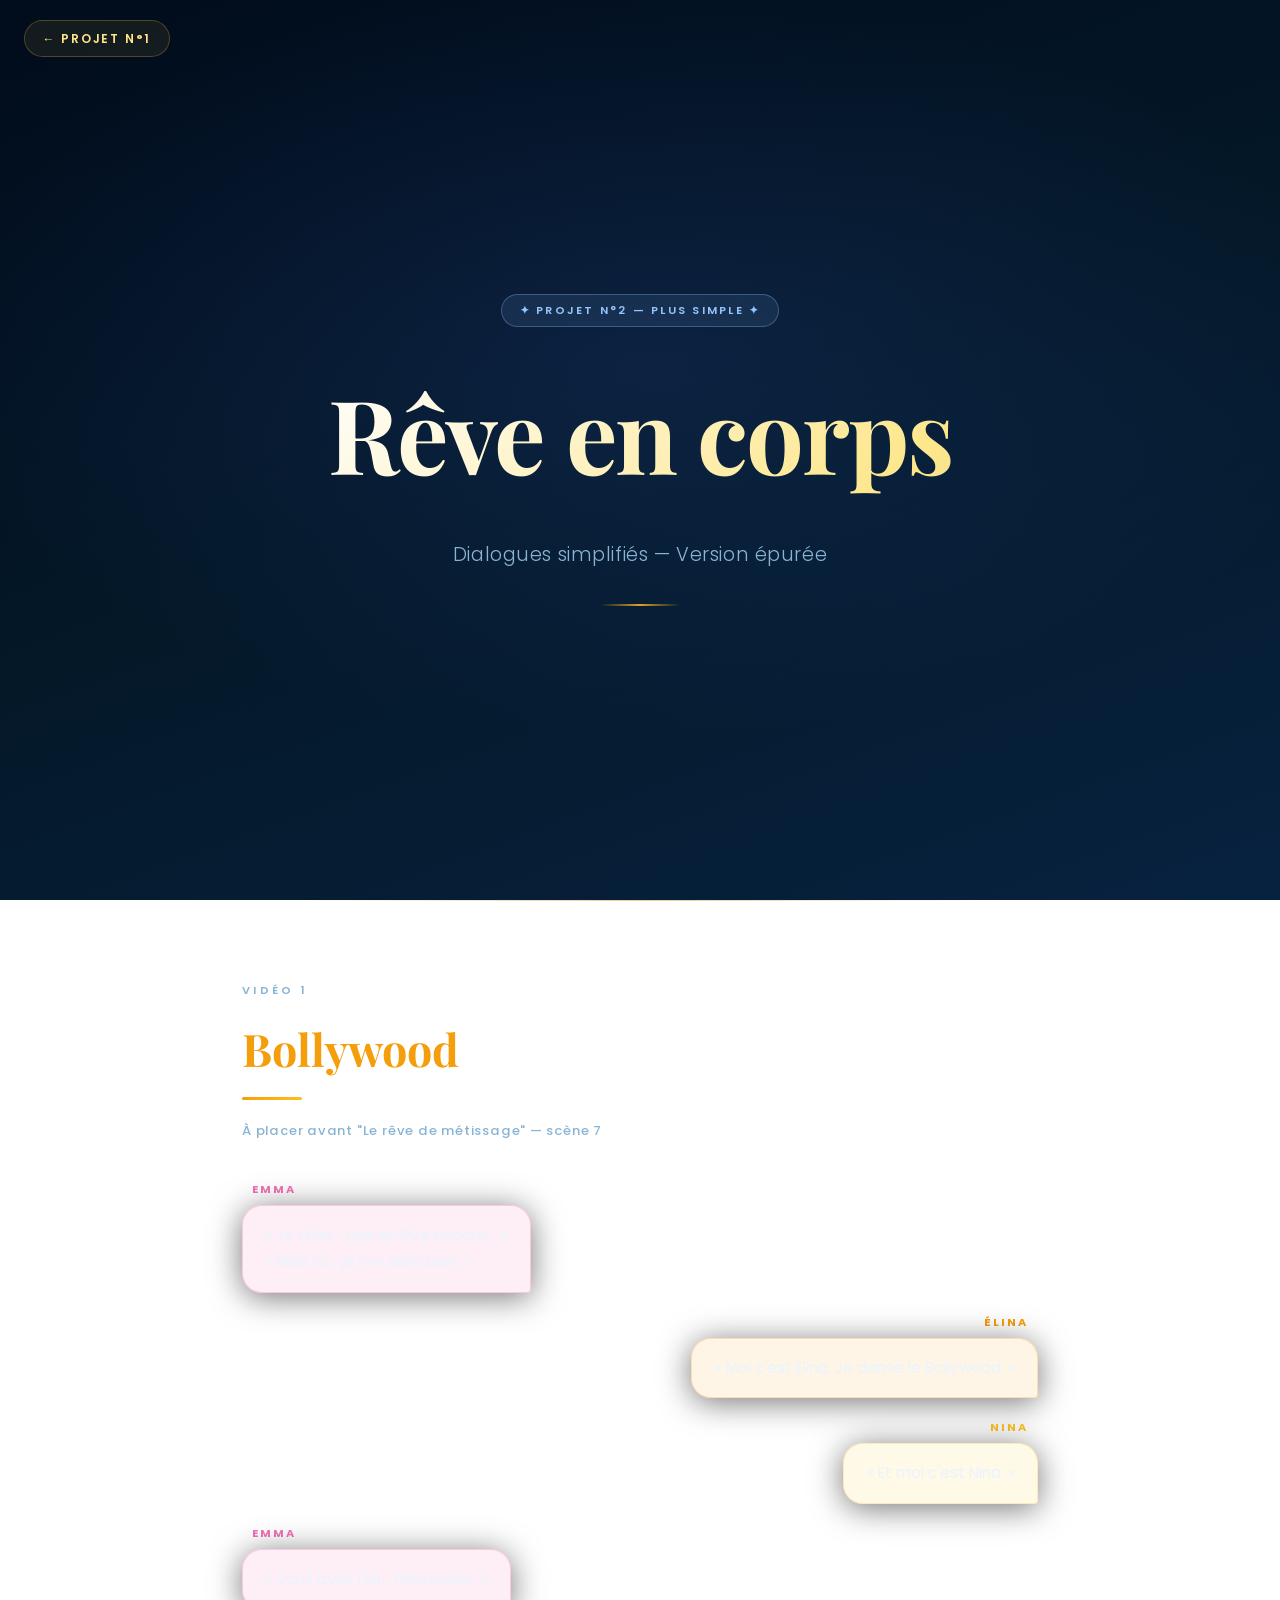
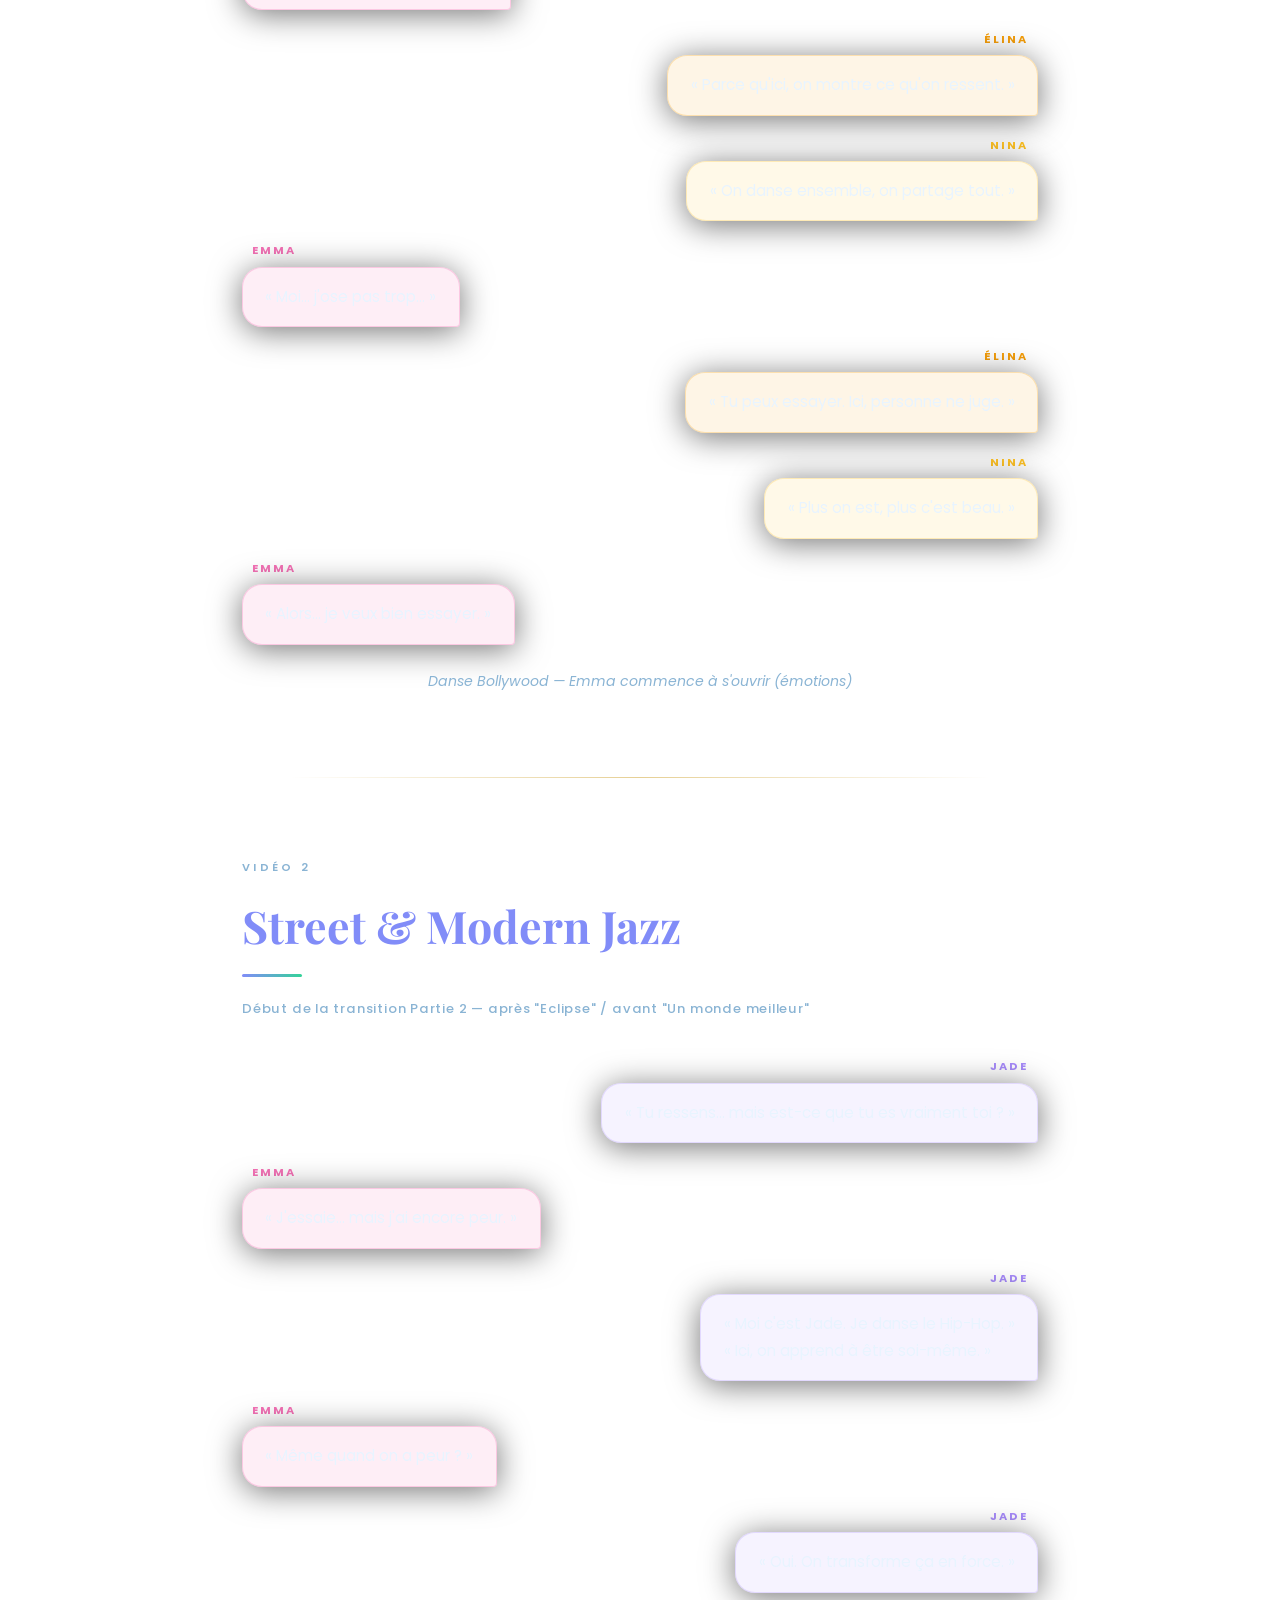
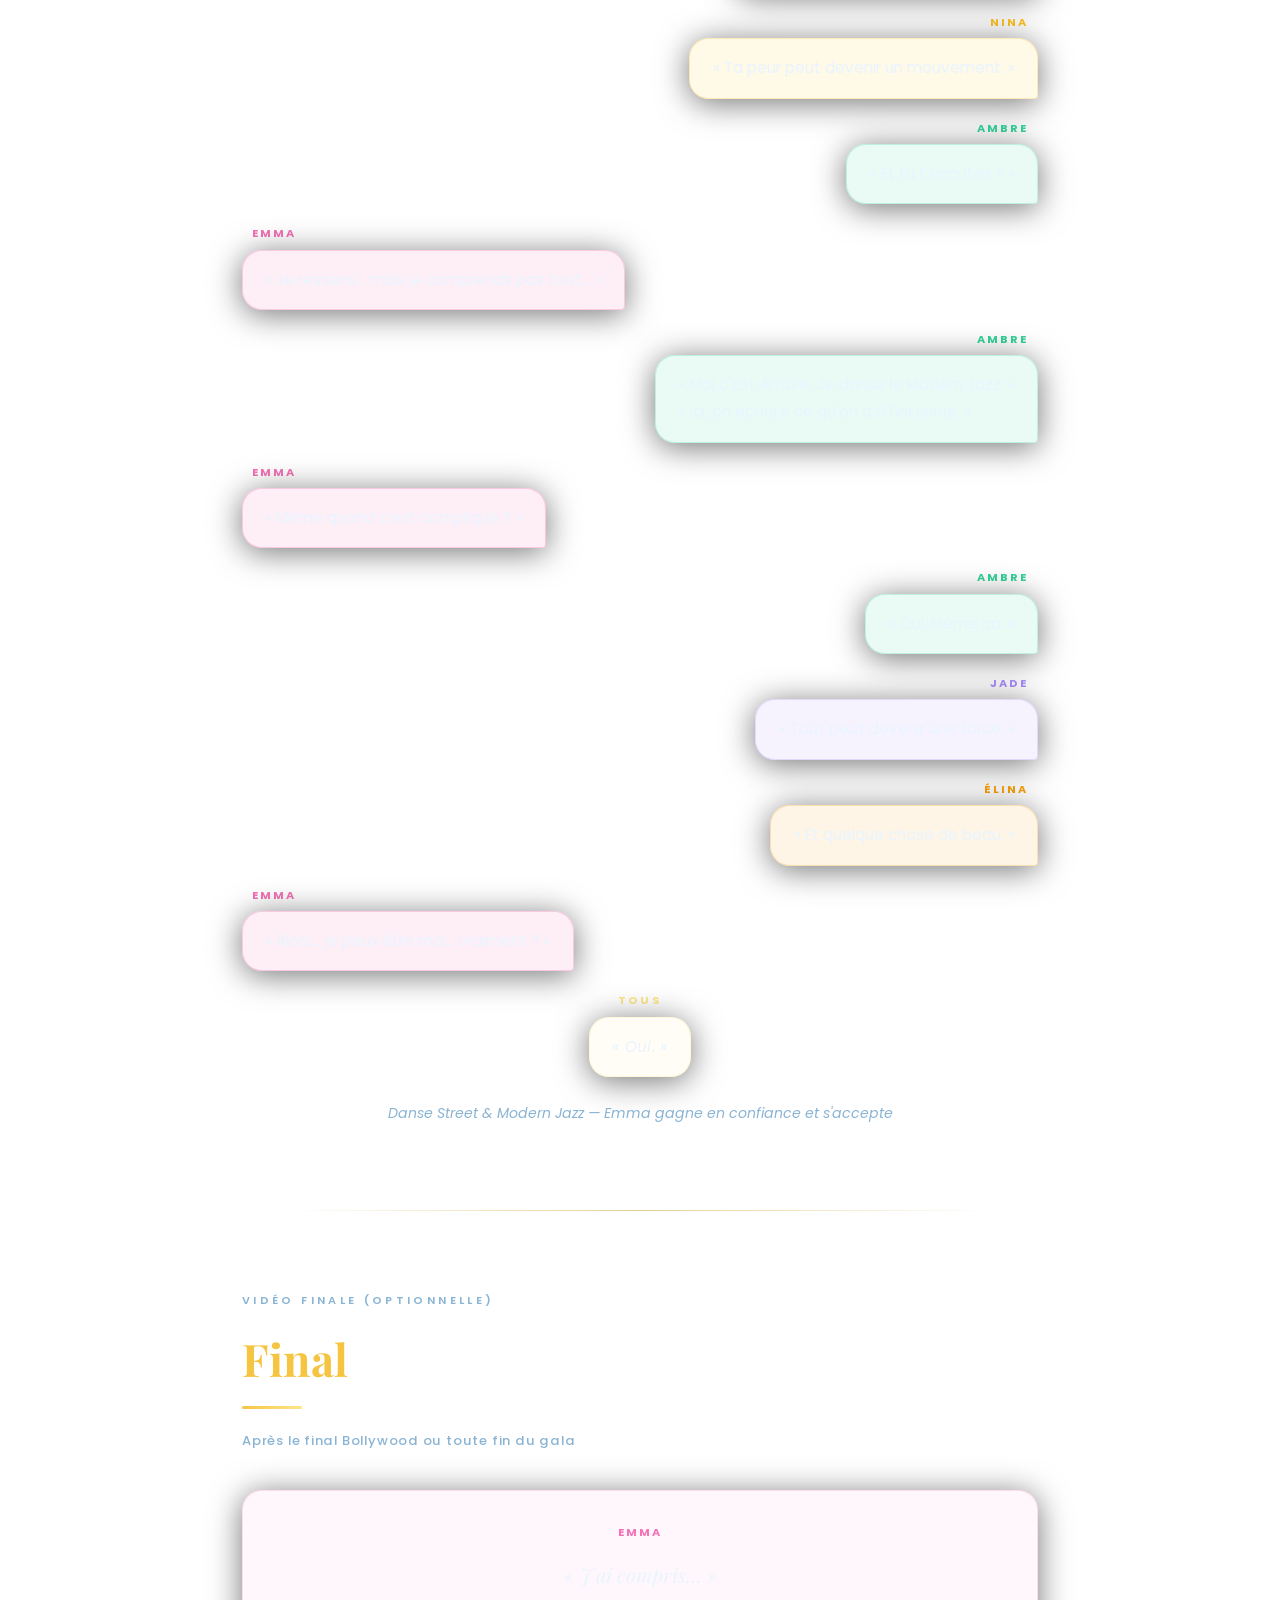
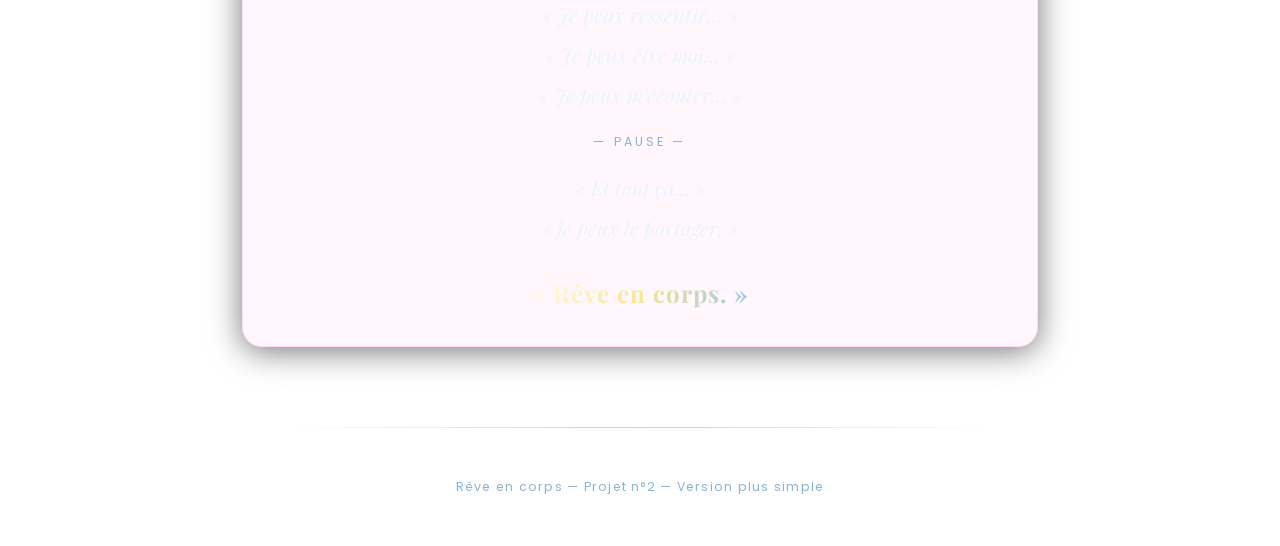
==== dialogues2.html @ c447036f "Ajout page Projet n°2 (dialogues simplifiés, Street+Jazz fusionnés) + lien nav" ====
<!DOCTYPE html>
<html lang="fr">
<head>
  <meta charset="UTF-8" />
  <meta name="viewport" content="width=device-width, initial-scale=1.0" />
  <title>Rêve en corps — Projet n°2 (plus simple)</title>
  <link rel="stylesheet" href="style.css" />
  <style>
    /* Nav link back */
    .back-nav {
      position: fixed;
      top: 1.25rem;
      left: 1.5rem;
      z-index: 100;
    }
    .back-nav a {
      display: inline-flex;
      align-items: center;
      gap: 0.5rem;
      font-family: 'Poppins', sans-serif;
      font-size: 0.75rem;
      font-weight: 600;
      letter-spacing: 0.15em;
      text-transform: uppercase;
      color: var(--color-soft-gold);
      background: rgba(245, 197, 66, 0.08);
      border: 1px solid rgba(245, 197, 66, 0.25);
      padding: 0.45rem 1.1rem;
      border-radius: 100px;
      text-decoration: none;
      transition: background 0.3s ease, box-shadow 0.3s ease;
    }
    .back-nav a:hover {
      background: rgba(245, 197, 66, 0.18);
      box-shadow: 0 0 16px rgba(245, 197, 66, 0.25);
    }

    /* Stage note — direction scénique */
    .stage-note {
      font-size: 0.8rem;
      font-style: italic;
      color: var(--color-text-muted);
      text-align: center;
      padding: 0.5rem 1rem;
      border-top: 1px solid rgba(255,255,255,0.06);
      margin-top: 0.5rem;
    }

    /* Final solo Emma */
    .final-monologue {
      background: rgba(244, 114, 182, 0.06);
      border: 1px solid rgba(244, 114, 182, 0.2);
      border-radius: var(--radius-card);
      padding: 2rem 2.5rem;
      text-align: center;
      box-shadow: var(--shadow-soft);
      animation: fadeInUp 0.9s ease both;
    }

    .final-monologue .final-speaker {
      font-size: 0.7rem;
      font-weight: 700;
      letter-spacing: 0.2em;
      text-transform: uppercase;
      color: var(--color-emma);
      margin-bottom: 0.75rem;
    }

    .final-monologue p {
      font-family: 'Playfair Display', serif;
      font-size: clamp(1rem, 2.5vw, 1.25rem);
      font-style: italic;
      line-height: 2;
      color: var(--color-text);
    }

    .final-monologue .final-tagline {
      display: inline-block;
      margin-top: 1.5rem;
      font-family: 'Playfair Display', serif;
      font-size: clamp(1.1rem, 3vw, 1.5rem);
      font-weight: 700;
      font-style: normal;
      background: linear-gradient(135deg, #ffffff, #fde68a, #93c5fd);
      -webkit-background-clip: text;
      -webkit-text-fill-color: transparent;
      background-clip: text;
      letter-spacing: 0.04em;
    }

    .final-pause {
      display: block;
      font-size: 0.78rem;
      letter-spacing: 0.25em;
      text-transform: uppercase;
      color: var(--color-text-muted);
      margin: 1rem 0;
    }

    /* Version badge */
    .version-badge {
      display: inline-block;
      font-family: 'Poppins', sans-serif;
      font-size: 0.7rem;
      font-weight: 600;
      letter-spacing: 0.2em;
      text-transform: uppercase;
      color: #93c5fd;
      background: rgba(147, 197, 253, 0.1);
      border: 1px solid rgba(147, 197, 253, 0.3);
      padding: 0.35rem 1.1rem;
      border-radius: 100px;
      margin-bottom: 1rem;
    }
  </style>
</head>
<body>

  <!-- Navigation retour -->
  <nav class="back-nav">
    <a href="index.html">← Projet n°1</a>
  </nav>

  <!-- ==============================
       HEADER
       ============================== -->
  <header class="site-header">
    <div class="header-inner">
      <span class="version-badge">✦ Projet n°2 — Plus simple ✦</span>
      <h1 class="site-title">Rêve en corps</h1>
      <p class="site-subtitle">Dialogues simplifiés — Version épurée</p>
      <hr class="header-divider" />
    </div>
  </header>

  <span class="section-separator"></span>

  <!-- ==============================
       VIDÉO 1 — BOLLYWOOD
       ============================== -->
  <section class="section bollywood-section">
    <span class="section-label">Vidéo 1</span>
    <h2 class="section-title">Bollywood</h2>
    <span class="section-underline"></span>
    <p class="scene-participants">À placer avant "Le rêve de métissage" — scène 7</p>

    <div class="dialogues">

      <div class="dialogue emma left">
        <span class="dialogue-speaker">Emma</span>
        <div class="dialogue-bubble">
          « Je crois… que je rêve encore… »<br />
          « Mais ici… je me sens bien. »
        </div>
      </div>

      <div class="dialogue elina right">
        <span class="dialogue-speaker">Élina</span>
        <div class="dialogue-bubble">
          « Moi c'est Élina. Je danse le Bollywood. »
        </div>
      </div>

      <div class="dialogue nina right">
        <span class="dialogue-speaker">Nina</span>
        <div class="dialogue-bubble">
          « Et moi c'est Nina. »
        </div>
      </div>

      <div class="dialogue emma left">
        <span class="dialogue-speaker">Emma</span>
        <div class="dialogue-bubble">
          « Vous avez l'air… heureuses. »
        </div>
      </div>

      <div class="dialogue elina right">
        <span class="dialogue-speaker">Élina</span>
        <div class="dialogue-bubble">
          « Parce qu'ici, on montre ce qu'on ressent. »
        </div>
      </div>

      <div class="dialogue nina right">
        <span class="dialogue-speaker">Nina</span>
        <div class="dialogue-bubble">
          « On danse ensemble, on partage tout. »
        </div>
      </div>

      <div class="dialogue emma left">
        <span class="dialogue-speaker">Emma</span>
        <div class="dialogue-bubble">
          « Moi… j'ose pas trop… »
        </div>
      </div>

      <div class="dialogue elina right">
        <span class="dialogue-speaker">Élina</span>
        <div class="dialogue-bubble">
          « Tu peux essayer. Ici, personne ne juge. »
        </div>
      </div>

      <div class="dialogue nina right">
        <span class="dialogue-speaker">Nina</span>
        <div class="dialogue-bubble">
          « Plus on est, plus c'est beau. »
        </div>
      </div>

      <div class="dialogue emma left">
        <span class="dialogue-speaker">Emma</span>
        <div class="dialogue-bubble">
          « Alors… je veux bien essayer. »
        </div>
      </div>

      <div class="dialogue stage">
        <div class="dialogue-bubble stage-direction">
          Danse Bollywood — Emma commence à s'ouvrir (émotions)
        </div>
      </div>

    </div>
  </section>

  <span class="section-separator"></span>

  <!-- ==============================
       VIDÉO 2 — STREET & MODERN JAZZ (fusionnés)
       ============================== -->
  <section class="section street-section" style="--jazz-accent:#34d399;">
    <span class="section-label">Vidéo 2</span>
    <h2 class="section-title">Street &amp; Modern Jazz</h2>
    <span class="section-underline" style="background:linear-gradient(90deg,#818cf8,#34d399);"></span>
    <p class="scene-participants">Début de la transition Partie 2 — après "Eclipse" / avant "Un monde meilleur"</p>

    <div class="dialogues">

      <div class="dialogue jade right">
        <span class="dialogue-speaker">Jade</span>
        <div class="dialogue-bubble">
          « Tu ressens… mais est-ce que tu es vraiment toi ? »
        </div>
      </div>

      <div class="dialogue emma left">
        <span class="dialogue-speaker">Emma</span>
        <div class="dialogue-bubble">
          « J'essaie… mais j'ai encore peur. »
        </div>
      </div>

      <div class="dialogue jade right">
        <span class="dialogue-speaker">Jade</span>
        <div class="dialogue-bubble">
          « Moi c'est Jade. Je danse le Hip-Hop. »<br />
          « Ici, on apprend à être soi-même. »
        </div>
      </div>

      <div class="dialogue emma left">
        <span class="dialogue-speaker">Emma</span>
        <div class="dialogue-bubble">
          « Même quand on a peur ? »
        </div>
      </div>

      <div class="dialogue jade right">
        <span class="dialogue-speaker">Jade</span>
        <div class="dialogue-bubble">
          « Oui. On transforme ça en force. »
        </div>
      </div>

      <div class="dialogue nina right">
        <span class="dialogue-speaker">Nina</span>
        <div class="dialogue-bubble">
          « Ta peur peut devenir un mouvement. »
        </div>
      </div>

      <div class="dialogue ambre right">
        <span class="dialogue-speaker">Ambre</span>
        <div class="dialogue-bubble">
          « Et tu t'écoutes ? »
        </div>
      </div>

      <div class="dialogue emma left">
        <span class="dialogue-speaker">Emma</span>
        <div class="dialogue-bubble">
          « Je ressens… mais je comprends pas tout… »
        </div>
      </div>

      <div class="dialogue ambre right">
        <span class="dialogue-speaker">Ambre</span>
        <div class="dialogue-bubble">
          « Moi c'est Ambre. Je danse le Modern Jazz. »<br />
          « Ici, on écoute ce qu'on a à l'intérieur. »
        </div>
      </div>

      <div class="dialogue emma left">
        <span class="dialogue-speaker">Emma</span>
        <div class="dialogue-bubble">
          « Même quand c'est compliqué ? »
        </div>
      </div>

      <div class="dialogue ambre right">
        <span class="dialogue-speaker">Ambre</span>
        <div class="dialogue-bubble">
          « Oui. Même ça. »
        </div>
      </div>

      <div class="dialogue jade right">
        <span class="dialogue-speaker">Jade</span>
        <div class="dialogue-bubble">
          « Tout peut devenir une force. »
        </div>
      </div>

      <div class="dialogue elina right">
        <span class="dialogue-speaker">Élina</span>
        <div class="dialogue-bubble">
          « Et quelque chose de beau. »
        </div>
      </div>

      <div class="dialogue emma left">
        <span class="dialogue-speaker">Emma</span>
        <div class="dialogue-bubble">
          « Alors… je peux être moi… vraiment ? »
        </div>
      </div>

      <div class="dialogue tous">
        <span class="dialogue-speaker">Tous</span>
        <div class="dialogue-bubble">
          « Oui. »
        </div>
      </div>

      <div class="dialogue stage">
        <div class="dialogue-bubble stage-direction">
          Danse Street &amp; Modern Jazz — Emma gagne en confiance et s'accepte
        </div>
      </div>

    </div>
  </section>

  <span class="section-separator"></span>

  <!-- ==============================
       VIDÉO FINAL
       ============================== -->
  <section class="section concept-section">
    <span class="section-label">Vidéo Finale (optionnelle)</span>
    <h2 class="section-title">Final</h2>
    <span class="section-underline"></span>
    <p class="scene-participants">Après le final Bollywood ou toute fin du gala</p>

    <div class="final-monologue fade-in">
      <div class="final-speaker">Emma</div>
      <p>
        « J'ai compris… »<br />
        « Je peux ressentir… »<br />
        « Je peux être moi… »<br />
        « Je peux m'écouter… »
      </p>
      <span class="final-pause">— pause —</span>
      <p>
        « Et tout ça… »<br />
        « je peux le partager. »
      </p>
      <span class="final-tagline">« Rêve en corps. »</span>
    </div>
  </section>

  <span class="section-separator"></span>

  <footer style="text-align:center; padding: 3rem 2rem; color: var(--color-text-muted); font-size: 0.78rem; letter-spacing: 0.1em;">
    Rêve en corps &mdash; Projet n°2 &mdash; Version plus simple
  </footer>

</body>
</html>
---- style.css ----
/* ===========================
   Rêve en corps — Feuille de style
   =========================== */

/* --- Google Fonts --- */
@import url('https://fonts.googleapis.com/css2?family=Playfair+Display:ital,wght@0,400;0,700;1,400&family=Poppins:wght@300;400;500;600&display=swap');

/* --- Reset & base --- */
*, *::before, *::after {
  box-sizing: border-box;
  margin: 0;
  padding: 0;
}

:root {
  --color-bg-start:    #010c1c;
  --color-bg-mid:      #041828;
  --color-bg-end:      #072240;
  --color-accent:      #f5c542;      /* or/bokeh */
  --color-glow:        #e0a020;      /* or profond */
  --color-soft-gold:   #fde68a;      /* or doux */
  --color-soft-rose:   #f9a8d4;
  --color-night-blue:  #1e4a7a;
  --color-text:        #e8f4ff;
  --color-text-muted:  #8ab4d4;
  --color-emma:        #f472b6;      /* rose vif — Emma */
  --color-bollywood:   #f59e0b;      /* orange/doré */
  --color-street:      #818cf8;      /* indigo/bleu nuit */
  --color-jazz:        #34d399;      /* vert émeraude doux */
  --radius-card:       1.25rem;
  --shadow-glow:       0 0 24px rgba(200, 150, 20, 0.4);
  --shadow-soft:       0 4px 32px rgba(0, 0, 0, 0.55);
  --transition:        0.5s ease;
  --max-width:         860px;
}

html {
  scroll-behavior: smooth;
}

body {
  font-family: 'Poppins', sans-serif;
  background: linear-gradient(160deg, var(--color-bg-start) 0%, var(--color-bg-mid) 50%, var(--color-bg-end) 100%);
  background-attachment: fixed;
  color: var(--color-text);
  line-height: 1.75;
  min-height: 100vh;
  overflow-x: hidden;
}

/* --- Scrollbar --- */
::-webkit-scrollbar { width: 6px; }
::-webkit-scrollbar-track { background: var(--color-bg-start); }
::-webkit-scrollbar-thumb { background: var(--color-glow); border-radius: 3px; }

/* ===========================
   Animations
   =========================== */

@keyframes fadeInUp {
  from { opacity: 0; transform: translateY(40px); }
  to   { opacity: 1; transform: translateY(0); }
}

@keyframes glowPulse {
  0%, 100% { text-shadow: 0 0 18px rgba(245, 197, 66, 0.6); }
  50%       { text-shadow: 0 0 36px rgba(253, 230, 138, 0.9), 0 0 60px rgba(200, 150, 20, 0.5); }
}

@keyframes floatIn {
  from { opacity: 0; transform: translateX(-30px); }
  to   { opacity: 1; transform: translateX(0); }
}

@keyframes floatInRight {
  from { opacity: 0; transform: translateX(30px); }
  to   { opacity: 1; transform: translateX(0); }
}

@keyframes shimmer {
  0%   { background-position: -200% center; }
  100% { background-position:  200% center; }
}

/* Fade-in utility (triggered by .visible class via CSS animation-play-state) */
.fade-in {
  opacity: 0;
  animation: fadeInUp 0.9s ease forwards;
}

.fade-in:nth-child(1) { animation-delay: 0.1s; }
.fade-in:nth-child(2) { animation-delay: 0.25s; }
.fade-in:nth-child(3) { animation-delay: 0.4s; }
.fade-in:nth-child(4) { animation-delay: 0.55s; }
.fade-in:nth-child(5) { animation-delay: 0.7s; }

/* ===========================
   HEADER
   =========================== */

.site-header {
  position: relative;
  display: flex;
  flex-direction: column;
  align-items: center;
  justify-content: center;
  text-align: center;
  min-height: 100vh;
  padding: 4rem 2rem;
  overflow: hidden;
}

.site-header::before {
  content: '';
  position: absolute;
  inset: 0;
  background: radial-gradient(ellipse 80% 60% at 50% 40%, rgba(59,100,220,0.15) 0%, transparent 70%);
  pointer-events: none;
}

.header-inner {
  position: relative;
  z-index: 1;
  animation: fadeInUp 1.2s ease both;
}

.header-tag {
  display: inline-block;
  font-family: 'Poppins', sans-serif;
  font-size: 0.75rem;
  font-weight: 600;
  letter-spacing: 0.25em;
  text-transform: uppercase;
  color: var(--color-soft-gold);
  background: rgba(245, 197, 66, 0.1);
  border: 1px solid rgba(245, 197, 66, 0.3);
  padding: 0.35rem 1.1rem;
  border-radius: 100px;
  margin-bottom: 1.5rem;
}

.site-title {
  font-family: 'Playfair Display', serif;
  font-size: clamp(3rem, 8vw, 6.5rem);
  font-weight: 700;
  letter-spacing: -0.02em;
  background: linear-gradient(135deg, #ffffff, #fde68a, #93c5fd);
  background-size: 200% auto;
  -webkit-background-clip: text;
  -webkit-text-fill-color: transparent;
  background-clip: text;
  animation: shimmer 4s linear infinite, glowPulse 3s ease-in-out infinite;
  margin-bottom: 1rem;
}

.site-subtitle {
  font-size: clamp(0.95rem, 2.5vw, 1.2rem);
  font-weight: 300;
  color: var(--color-text-muted);
  max-width: 520px;
  margin: 0 auto 2rem;
  letter-spacing: 0.03em;
}

.header-divider {
  width: 80px;
  height: 2px;
  background: linear-gradient(90deg, transparent, var(--color-glow), transparent);
  border: none;
  margin: 0 auto;
}

/* ===========================
   SECTIONS COMMUNES
   =========================== */

.section {
  max-width: var(--max-width);
  margin: 0 auto;
  padding: 5rem 2rem;
}

.section-label {
  font-size: 0.7rem;
  font-weight: 600;
  letter-spacing: 0.3em;
  text-transform: uppercase;
  color: var(--color-text-muted);
  margin-bottom: 0.6rem;
  display: block;
}

.section-title {
  font-family: 'Playfair Display', serif;
  font-size: clamp(1.8rem, 4vw, 2.8rem);
  font-weight: 700;
  margin-bottom: 0.5rem;
  animation: glowPulse 4s ease-in-out infinite;
}

.section-underline {
  display: block;
  width: 60px;
  height: 3px;
  border-radius: 2px;
  margin-bottom: 1rem;
}

.scene-participants {
  font-size: 0.82rem;
  font-weight: 500;
  letter-spacing: 0.06em;
  color: var(--color-text-muted);
  margin-bottom: 2rem;
  padding: 0.3rem 0;
}

.scene-number {
  font-family: 'Poppins', sans-serif;
  font-size: 0.65em;
  font-weight: 500;
  letter-spacing: 0.15em;
  color: var(--color-text-muted);
  vertical-align: middle;
  margin-left: 0.6em;
  opacity: 0.75;
}

/* ===========================
   NOTE RÊVES PERSONNELS / UNIVERSELS
   =========================== */

.reves-note {
  margin-top: 2rem;
  background: rgba(255, 255, 255, 0.03);
  border: 1px solid rgba(147, 197, 253, 0.2);
  border-radius: var(--radius-card);
  padding: 1.75rem 2rem;
  box-shadow: var(--shadow-soft);
}

.reves-note-header {
  display: flex;
  flex-wrap: wrap;
  align-items: center;
  gap: 0.6rem;
  margin-bottom: 1.5rem;
  padding-bottom: 1rem;
  border-bottom: 1px solid rgba(255, 255, 255, 0.07);
}

.reves-note-icon {
  font-size: 1.1rem;
}

.reves-note-title {
  font-family: 'Playfair Display', serif;
  font-size: 1rem;
  font-weight: 700;
  color: var(--color-text);
  flex: 1;
}

.reves-note-date {
  font-size: 0.7rem;
  font-weight: 500;
  letter-spacing: 0.1em;
  color: var(--color-text-muted);
  background: rgba(255,255,255,0.05);
  padding: 0.25rem 0.75rem;
  border-radius: 100px;
  border: 1px solid rgba(255,255,255,0.1);
  white-space: nowrap;
}

.reves-note-body {
  display: grid;
  grid-template-columns: 1fr 1fr;
  gap: 1.5rem;
}

@media (max-width: 640px) {
  .reves-note-body {
    grid-template-columns: 1fr;
  }
}

.reves-note-col {
  display: flex;
  flex-direction: column;
  gap: 0.75rem;
}

.reves-tag {
  display: inline-block;
  font-size: 0.7rem;
  font-weight: 700;
  letter-spacing: 0.15em;
  text-transform: uppercase;
  padding: 0.3rem 0.85rem;
  border-radius: 100px;
  width: fit-content;
}

.reves-tag--p1 {
  background: rgba(245, 158, 11, 0.12);
  color: var(--color-bollywood);
  border: 1px solid rgba(245, 158, 11, 0.3);
}

.reves-tag--p2 {
  background: rgba(147, 197, 253, 0.1);
  color: #93c5fd;
  border: 1px solid rgba(147, 197, 253, 0.3);
}

.reves-note-col p {
  font-size: 0.88rem;
  color: var(--color-text-muted);
  line-height: 1.75;
}

.reves-note-list {
  list-style: none;
  display: flex;
  flex-direction: column;
  gap: 0.3rem;
}

.reves-note-list li {
  font-size: 0.82rem;
  color: var(--color-text-muted);
  padding-left: 1rem;
  position: relative;
}

.reves-note-list li::before {
  content: '–';
  position: absolute;
  left: 0;
  opacity: 0.5;
}

/* ===========================
   SÉPARATEUR DE SECTION
   =========================== */

.section-separator {
  display: block;
  width: 100%;
  height: 1px;
  background: linear-gradient(90deg, transparent, rgba(200,150,20,0.45), transparent);
  margin: 0 auto;
  max-width: 700px;
}

/* ===========================
   SECTION CONCEPT
   =========================== */

.concept-section .section-title { color: var(--color-accent); }
.concept-section .section-underline { background: linear-gradient(90deg, var(--color-accent), var(--color-soft-gold)); }

.concept-intro {
  font-size: 1rem;
  color: var(--color-text-muted);
  font-style: italic;
  border-left: 3px solid var(--color-accent);
  padding: 0.8rem 1.4rem;
  margin-bottom: 2.5rem;
  background: rgba(200, 150, 20, 0.06);
  border-radius: 0 var(--radius-card) var(--radius-card) 0;
  line-height: 1.8;
}

/* ===========================
   STORY CONCEPTION
   =========================== */

.concept-story {
  display: flex;
  flex-direction: column;
  gap: 1.1rem;
  margin-bottom: 2rem;
  background: rgba(255, 255, 255, 0.03);
  border-left: 3px solid var(--color-accent);
  border-radius: 0 var(--radius-card) var(--radius-card) 0;
  padding: 1.75rem 2rem;
  box-shadow: var(--shadow-soft);
}

.concept-story p {
  font-size: 0.97rem;
  color: var(--color-text);
  line-height: 1.85;
}

.concept-final-message {
  background: rgba(200, 150, 20, 0.06);
  border: 1px solid rgba(200, 150, 20, 0.3);
  border-radius: var(--radius-card);
  padding: 1.5rem 2rem;
  text-align: center;
  box-shadow: var(--shadow-soft);
}

.concept-final-label {
  display: block;
  font-size: 0.7rem;
  font-weight: 600;
  letter-spacing: 0.25em;
  text-transform: uppercase;
  color: var(--color-text-muted);
  margin-bottom: 0.75rem;
}

.concept-cards {
  display: flex;
  flex-direction: column;
  gap: 1.5rem;
}

.concept-card {
  background: rgba(255, 255, 255, 0.04);
  border: 1px solid rgba(200, 150, 20, 0.2);
  border-radius: var(--radius-card);
  padding: 1.75rem 2rem;
  box-shadow: var(--shadow-soft);
  transition: transform var(--transition), box-shadow var(--transition);
}

.concept-card:hover {
  transform: translateY(-4px);
  box-shadow: var(--shadow-glow), var(--shadow-soft);
}

.concept-card--final {
  background: rgba(200, 150, 20, 0.06);
  border-color: rgba(200, 150, 20, 0.3);
  text-align: center;
}

.concept-card-icon {
  font-size: 1.6rem;
  margin-bottom: 0.75rem;
}

.concept-card-title {
  font-family: 'Playfair Display', serif;
  font-size: 1.15rem;
  font-weight: 700;
  color: var(--color-accent);
  margin-bottom: 0.75rem;
}

.concept-card-text {
  font-size: 0.95rem;
  color: var(--color-text);
  line-height: 1.8;
}

.concept-final-quote {
  font-family: 'Playfair Display', serif;
  font-size: clamp(1.1rem, 3vw, 1.4rem);
  font-style: italic;
  background: linear-gradient(135deg, #ffffff, #fde68a, #93c5fd);
  -webkit-background-clip: text;
  -webkit-text-fill-color: transparent;
  background-clip: text;
  margin-bottom: 0.5rem;
}

.concept-card-note {
  font-size: 0.78rem;
  color: var(--color-text-muted);
  letter-spacing: 0.05em;
}

.concept-list {
  list-style: none;
  display: flex;
  flex-direction: column;
  gap: 0.9rem;
  font-size: 0.95rem;
  color: var(--color-text);
  line-height: 1.75;
}

.concept-list li {
  display: flex;
  gap: 1rem;
  align-items: flex-start;
}

.concept-list-num {
  display: inline-flex;
  align-items: center;
  justify-content: center;
  min-width: 1.6rem;
  height: 1.6rem;
  background: rgba(200, 150, 20, 0.18);
  border: 1px solid rgba(200, 150, 20, 0.4);
  border-radius: 50%;
  font-size: 0.72rem;
  font-weight: 700;
  color: var(--color-accent);
  flex-shrink: 0;
  margin-top: 0.1rem;
}

/* ===========================
   SECTION PRÉLUDE
   =========================== */

.prelude-section .section-title { color: var(--color-soft-rose); }
.prelude-section .section-underline { background: var(--color-soft-rose); }

.prelude-note {
  font-size: 0.9rem;
  font-style: italic;
  color: #f9a8d4;
  opacity: 0.85;
  margin-bottom: 1.5rem;
  text-align: center;
}

.note-highlight {
  display: inline-block;
  background: #ffffff;
  color: #000000 !important;
  opacity: 1 !important;
  padding: 0.45rem 1.1rem;
  border-radius: 6px;
  font-style: normal;
  font-weight: 500;
  width: auto;
  box-shadow: 0 2px 12px rgba(0, 0, 0, 0.4);
}

/* === PRELUDE QUOTE BLOCK === */
.prelude-quote {
  position: relative;
  background: rgba(249, 168, 212, 0.06);
  border-left: 4px solid var(--color-emma);
  border-radius: 0 var(--radius-card) var(--radius-card) 0;
  padding: 2rem 2.5rem;
  box-shadow: var(--shadow-glow);
  animation: fadeInUp 0.9s 0.2s ease both;
}

.prelude-quote::before {
  content: '\201C';
  font-family: 'Playfair Display', serif;
  font-size: 5rem;
  color: var(--color-emma);
  opacity: 0.25;
  position: absolute;
  top: -1rem;
  left: 1.5rem;
  line-height: 1;
  pointer-events: none;
}

.prelude-speaker {
  font-size: 0.75rem;
  font-weight: 600;
  letter-spacing: 0.2em;
  text-transform: uppercase;
  color: var(--color-emma);
  margin-bottom: 0.5rem;
}

.prelude-text {
  font-style: italic;
  color: var(--color-text);
  font-size: 1.05rem;
  line-height: 1.9;
}

/* ===========================
   SECTION SCÈNE — BOLLYWOOD
   =========================== */

.bollywood-section .section-title { color: var(--color-bollywood); }
.bollywood-section .section-underline { background: linear-gradient(90deg, var(--color-bollywood), #fbbf24); }

/* ===========================
   SECTION SCÈNE — STREET
   =========================== */

.street-section .section-title { color: var(--color-street); }
.street-section .section-underline { background: linear-gradient(90deg, var(--color-street), #6366f1); }

/* ===========================
   SECTION SCÈNE — MODERN JAZZ
   =========================== */

.jazz-section .section-title { color: var(--color-jazz); }
.jazz-section .section-underline { background: linear-gradient(90deg, var(--color-jazz), #6ee7b7); }

/* ===========================
   DIALOGUES
   =========================== */

.dialogues {
  display: flex;
  flex-direction: column;
  gap: 1.25rem;
}

.dialogue {
  display: flex;
  flex-direction: column;
  max-width: 78%;
  align-self: center;
  align-items: center;
  animation: floatIn 0.7s ease both;
}

/* Côté gauche — Emma */
.dialogue.left {
  align-self: flex-start;
  align-items: flex-start;
}

/* Côté droit — autres personnages */
.dialogue.right {
  align-self: flex-end;
  align-items: flex-end;
  animation-name: floatInRight;
}

.dialogue.right .dialogue-speaker {
  text-align: right;
}

/* Délais d'apparition pour les dialogues */
.dialogue:nth-child(1)  { animation-delay: 0.1s; }
.dialogue:nth-child(2)  { animation-delay: 0.2s; }
.dialogue:nth-child(3)  { animation-delay: 0.3s; }
.dialogue:nth-child(4)  { animation-delay: 0.4s; }
.dialogue:nth-child(5)  { animation-delay: 0.5s; }
.dialogue:nth-child(6)  { animation-delay: 0.6s; }
.dialogue:nth-child(7)  { animation-delay: 0.7s; }
.dialogue:nth-child(8)  { animation-delay: 0.8s; }
.dialogue:nth-child(9)  { animation-delay: 0.9s; }
.dialogue:nth-child(10) { animation-delay: 1.0s; }
.dialogue:nth-child(11) { animation-delay: 1.1s; }
.dialogue:nth-child(12) { animation-delay: 1.2s; }

.dialogue-speaker {
  font-size: 0.7rem;
  font-weight: 700;
  letter-spacing: 0.18em;
  text-transform: uppercase;
  margin-bottom: 0.35rem;
  padding: 0 0.6rem;
  text-align: center;
}

.dialogue-bubble {
  padding: 1rem 1.4rem;
  border-radius: var(--radius-card);
  font-size: 0.95rem;
  line-height: 1.75;
  box-shadow: var(--shadow-soft);
  transition: transform var(--transition), box-shadow var(--transition);
}

.dialogue-bubble:hover {
  transform: translateY(-3px);
  box-shadow: var(--shadow-glow), var(--shadow-soft);
}

/* Emma — rose vif */
.dialogue.emma .dialogue-speaker { color: var(--color-emma); }
.dialogue.emma .dialogue-bubble {
  background: rgba(244, 114, 182, 0.12);
  border: 1px solid rgba(244, 114, 182, 0.3);
  border-bottom-right-radius: 4px;
}
.dialogue.emma.right .dialogue-bubble { border-bottom-right-radius: var(--radius-card); border-bottom-left-radius: 4px; }

/* Bollywood — Élina, Nina */
.dialogue.elina .dialogue-speaker  { color: var(--color-bollywood); }
.dialogue.elina .dialogue-bubble   { background: rgba(245,158,11,0.1); border: 1px solid rgba(245,158,11,0.25); border-bottom-right-radius: 4px; }

.dialogue.nina .dialogue-speaker   { color: #fbbf24; }
.dialogue.nina .dialogue-bubble    { background: rgba(251,191,36,0.1); border: 1px solid rgba(251,191,36,0.25); border-bottom-right-radius: 4px; }

/* Street — Jade */
.dialogue.jade .dialogue-speaker   { color: #a78bfa; }
.dialogue.jade .dialogue-bubble    { background: rgba(167,139,250,0.1); border: 1px solid rgba(167,139,250,0.25); border-bottom-right-radius: 4px; }

/* Jazz — Ambre */
.dialogue.ambre .dialogue-speaker  { color: var(--color-jazz); }
.dialogue.ambre .dialogue-bubble   { background: rgba(52,211,153,0.1); border: 1px solid rgba(52,211,153,0.25); border-bottom-right-radius: 4px; }

.stage-inline {
  display: block;
  font-style: italic;
  font-size: 0.82rem;
  color: var(--color-text-muted);
  margin: 0.2rem 0;
}

.dialogue.stage { justify-content: center; }
.dialogue.stage .dialogue-bubble,
.stage-direction {
  background: transparent;
  border: none;
  color: var(--color-text-muted);
  font-style: italic;
  font-size: 0.88rem;
  text-align: center;
  padding: 0.25rem 1rem;
  box-shadow: none;
}

.dialogue.tous { justify-content: center; }
.dialogue.tous .dialogue-speaker { color: var(--color-soft-gold); text-align: center; width: 100%; }
.dialogue.tous .dialogue-bubble  { background: rgba(253,230,138,0.08); border: 1px solid rgba(253,230,138,0.3); text-align: center; font-style: italic; letter-spacing: 0.02em; }

/* Voix off / Narrateur */
.dialogue.video {
  max-width: 100%;
  align-self: center;
  align-items: center;
  text-align: center;
}
.dialogue.video .dialogue-speaker { color: #60a5fa; letter-spacing: 0.25em; }
.dialogue.video .dialogue-bubble {
  background: rgba(4, 24, 50, 0.7);
  border: 1px solid rgba(96, 165, 250, 0.25);
  font-style: italic;
  color: var(--color-text-muted);
}

/* ===========================
   CE QU'EMMA APPREND
   =========================== */

.emma-learns {
  margin-top: 2.5rem;
  background: rgba(255, 255, 255, 0.03);
  border-radius: var(--radius-card);
  padding: 1.75rem 2rem;
  box-shadow: var(--shadow-soft);
  animation: fadeInUp 0.9s 1.3s ease both;
}

.emma-learns-header {
  display: flex;
  align-items: center;
  gap: 0.6rem;
  margin-bottom: 1.25rem;
}

.emma-learns-icon {
  font-size: 1.2rem;
}

.emma-learns-title {
  font-family: 'Playfair Display', serif;
  font-size: 1rem;
  font-weight: 700;
  letter-spacing: 0.05em;
  text-transform: uppercase;
}

.emma-learns-grid {
  display: grid;
  grid-template-columns: 1fr 1fr;
  gap: 1rem;
  margin-bottom: 1.25rem;
}

@media (max-width: 640px) {
  .emma-learns-grid {
    grid-template-columns: 1fr;
  }
}

.emma-learns-col-title {
  font-size: 0.7rem;
  font-weight: 600;
  letter-spacing: 0.2em;
  text-transform: uppercase;
  color: var(--color-text-muted);
  margin-bottom: 0.6rem;
}

.emma-learns-list {
  list-style: none;
  display: flex;
  flex-direction: column;
  gap: 0.45rem;
}

.emma-learns-list li {
  font-size: 0.9rem;
  color: var(--color-text);
  display: flex;
  align-items: flex-start;
  gap: 0.5rem;
}

.emma-learns-list li::before {
  content: '•';
  flex-shrink: 0;
  font-size: 0.8rem;
  margin-top: 0.15rem;
}

.emma-learns-transformation {
  font-size: 0.9rem;
  color: var(--color-text-muted);
  border-top: 1px solid rgba(255, 255, 255, 0.07);
  padding-top: 1rem;
}

.emma-learns-transformation strong {
  color: var(--color-text);
}

.emma-learns-summary {
  display: inline-block;
  font-size: 0.8rem;
  font-style: italic;
  margin-top: 0.5rem;
  padding: 0.3rem 0.9rem;
  border-radius: 100px;
}

/* Bollywood — orange/doré */
.bollywood-section .emma-learns {
  border: 1px solid rgba(245, 158, 11, 0.25);
}
.bollywood-section .emma-learns-title { color: var(--color-bollywood); }
.bollywood-section .emma-learns-list li::before { color: var(--color-bollywood); }
.bollywood-section .emma-learns-summary {
  background: rgba(245, 158, 11, 0.1);
  border: 1px solid rgba(245, 158, 11, 0.3);
  color: #fbbf24;
}

/* Street — indigo */
.street-section .emma-learns {
  border: 1px solid rgba(129, 140, 248, 0.25);
}
.street-section .emma-learns-title { color: var(--color-street); }
.street-section .emma-learns-list li::before { color: var(--color-street); }
.street-section .emma-learns-summary {
  background: rgba(129, 140, 248, 0.1);
  border: 1px solid rgba(129, 140, 248, 0.3);
  color: #a78bfa;
}

/* Jazz — vert émeraude */
.jazz-section .emma-learns {
  border: 1px solid rgba(52, 211, 153, 0.25);
}
.jazz-section .emma-learns-title { color: var(--color-jazz); }
.jazz-section .emma-learns-list li::before { color: var(--color-jazz); }
.jazz-section .emma-learns-summary {
  background: rgba(52, 211, 153, 0.1);
  border: 1px solid rgba(52, 211, 153, 0.3);
  color: #6ee7b7;
}

/* ===========================
   TRANSFORMATION FINALE
   =========================== */

.finale-transformation {
  display: flex;
  flex-direction: column;
  gap: 0.85rem;
  margin: 2rem auto 1.5rem;
  max-width: 520px;
}

.finale-transformation-item {
  display: flex;
  align-items: center;
  justify-content: center;
  gap: 0.75rem;
  font-size: 0.95rem;
  background: rgba(255, 255, 255, 0.04);
  border-radius: var(--radius-card);
  padding: 0.8rem 1.5rem;
  box-shadow: var(--shadow-soft);
}

.finale-transformation-item .ftag {
  font-size: 0.7rem;
  font-weight: 600;
  letter-spacing: 0.15em;
  text-transform: uppercase;
  padding: 0.2rem 0.7rem;
  border-radius: 100px;
}

.ftag--bollywood {
  background: rgba(245, 158, 11, 0.15);
  color: var(--color-bollywood);
  border: 1px solid rgba(245, 158, 11, 0.3);
}
.ftag--street {
  background: rgba(129, 140, 248, 0.15);
  color: var(--color-street);
  border: 1px solid rgba(129, 140, 248, 0.3);
}
.ftag--jazz {
  background: rgba(52, 211, 153, 0.15);
  color: var(--color-jazz);
  border: 1px solid rgba(52, 211, 153, 0.3);
}

.finale-aligned {
  margin: 0 auto 2rem;
  max-width: 540px;
  font-size: 0.95rem;
  background: rgba(249, 168, 212, 0.07);
  border: 1px solid rgba(249, 168, 212, 0.2);
  border-radius: var(--radius-card);
  padding: 1.2rem 1.8rem;
  color: var(--color-text);
  font-style: italic;
  line-height: 1.8;
}

/* ===========================
   SECTION FINALE
   =========================== */

.finale-section {
  text-align: center;
  padding: 6rem 2rem 8rem;
}

.finale-section .section-title {
  color: var(--color-soft-rose);
  animation: glowPulse 2.5s ease-in-out infinite;
  margin-bottom: 2rem;
}

.finale-message {
  font-family: 'Playfair Display', serif;
  font-size: clamp(1.4rem, 4vw, 2.4rem);
  font-style: italic;
  color: var(--color-text);
  max-width: 600px;
  margin: 0 auto 1.5rem;
  line-height: 1.5;
}

.finale-message strong {
  background: linear-gradient(135deg, #ffffff, #fde68a, #93c5fd);
  -webkit-background-clip: text;
  -webkit-text-fill-color: transparent;
  background-clip: text;
}

.finale-caption {
  font-size: 0.9rem;
  color: var(--color-text-muted);
  letter-spacing: 0.1em;
}

.finale-stars {
  display: flex;
  flex-direction: row;
  justify-content: center;
  align-items: center;
  gap: 0.6rem;
  margin-top: 2rem;
  font-size: 1.1rem;
  opacity: 0.6;
  flex-wrap: nowrap;
}

/* ===========================
   VIDÉO INTRO
   =========================== */

.video-intro-section {
  text-align: center;
}

.video-intro-title {
  font-size: clamp(1.1rem, 3vw, 1.6rem);
}

.video-intro-desc {
  max-width: 620px;
  margin: 0.75rem auto 1.75rem;
  font-size: 0.95rem;
  color: var(--color-text-muted);
  line-height: 1.8;
}

.video-intro-player {
  display: flex;
  flex-direction: column;
  align-items: center;
  gap: 0.75rem;
}

.video-intro-embed {
  width: min(600px, 90vw);
  border-radius: var(--radius-card);
  border: 1px solid rgba(200, 150, 20, 0.3);
  box-shadow: 0 0 40px rgba(59, 100, 200, 0.25), 0 8px 40px rgba(0, 0, 0, 0.6);
  background: #000;
}

.video-intro-caption {
  font-size: 0.78rem;
  color: var(--color-text-muted);
  font-style: italic;
  letter-spacing: 0.03em;
}

/* Couleurs accent par discipline */
.bollywood-video-intro .video-intro-title { color: var(--color-bollywood); }
.bollywood-video-intro .video-intro-embed { border-color: rgba(245, 158, 11, 0.4); }

.street-video-intro .video-intro-title { color: var(--color-street); }
.street-video-intro .video-intro-embed { border-color: rgba(129, 140, 248, 0.4); }

.jazz-video-intro .video-intro-title { color: var(--color-jazz); }
.jazz-video-intro .video-intro-embed { border-color: rgba(52, 211, 153, 0.4); }

/* ===========================
   NOTE DE MISE À JOUR
   =========================== */

.update-note-section {
  padding: 3rem 2rem 4rem;
}

.update-note {
  display: flex;
  align-items: flex-start;
  gap: 1rem;
  max-width: 680px;
  margin: 0 auto;
  background: rgba(255, 255, 255, 0.03);
  border: 1px solid rgba(200, 150, 20, 0.2);
  border-radius: var(--radius-card);
  padding: 1.5rem 1.75rem;
  box-shadow: var(--shadow-soft);
}

.update-note-icon {
  font-size: 1.4rem;
  flex-shrink: 0;
  margin-top: 0.1rem;
}

.update-note-content {
  display: flex;
  flex-direction: column;
  gap: 0.4rem;
}

.update-note-title {
  font-size: 0.7rem;
  font-weight: 600;
  letter-spacing: 0.2em;
  text-transform: uppercase;
  color: var(--color-accent);
}

.update-note-date {
  font-size: 0.82rem;
  color: var(--color-text-muted);
}

.update-note-date strong {
  color: var(--color-text);
}

.update-note-text {
  font-size: 0.9rem;
  color: var(--color-text-muted);
  line-height: 1.8;
  margin-top: 0.25rem;
}

@media (max-width: 640px) {
  .update-note {
    flex-direction: column;
    gap: 0.5rem;
  }
}

/* ===========================
   FOOTER
   =========================== */

.site-footer {
  text-align: center;
  padding: 2rem;
  font-size: 0.8rem;
  color: var(--color-text-muted);
  border-top: 1px solid rgba(200,150,20,0.2);
}

/* ===========================
   AFFICHE
   =========================== */

.header-poster {
  display: block;
  width: min(640px, 90vw);
  margin: 2rem auto;
  border-radius: 1rem;
  border: 1px solid rgba(200, 150, 20, 0.35);
  box-shadow: 0 0 50px rgba(59, 100, 200, 0.3), 0 8px 48px rgba(0, 0, 0, 0.7);
  object-fit: cover;
  pointer-events: none;
}

/* ===========================
   RESPONSIVE
   =========================== */

@media (max-width: 640px) {
  /* --- Layout global --- */
  .site-header {
    padding: 3rem 1.25rem;
    text-align: center;
  }

  .section {
    padding: 3rem 1.25rem;
    text-align: center;
  }

  .finale-section {
    padding: 4rem 1.25rem 5rem;
  }

  /* --- Titres & labels --- */
  .section-label,
  .section-title,
  .section-underline,
  .scene-participants {
    text-align: center;
    margin-left: auto;
    margin-right: auto;
  }

  .section-underline {
    display: block;
  }

  /* --- Concept story --- */
  .concept-story {
    text-align: left;
  }

  .concept-final-message {
    text-align: center;
  }

  .concept-card {
    padding: 1.25rem;
    text-align: left;
  }

  /* --- Note highlight --- */
  .note-highlight {
    display: block;
    text-align: center;
    width: 100%;
  }

  /* --- Dialogues --- */
  .dialogue,
  .dialogue.right,
  .dialogue.left {
    max-width: 96%;
    align-self: center;
    align-items: center;
  }

  .dialogue.right .dialogue-speaker {
    text-align: center;
  }

  .dialogue-bubble {
    text-align: left;
  }

  /* --- Emma apprend --- */
  .emma-learns {
    text-align: center;
  }

  .emma-learns-grid {
    grid-template-columns: 1fr;
    text-align: center;
  }

  .emma-learns-list {
    align-items: center;
  }

  .emma-learns-list li {
    justify-content: center;
  }

  /* --- Finale --- */
  .prelude-quote {
    padding: 1.5rem 1.25rem;
  }

  /* --- Note rêves personnels / universels --- */
  .reves-note-header {
    flex-direction: column;
    align-items: center;
    text-align: center;
  }

  .reves-note-body {
    grid-template-columns: 1fr;
  }

  .reves-note-col {
    display: flex;
    flex-direction: column;
    align-items: center;
  }

  .reves-tag {
    margin: 0 auto;
  }

  .reves-note-col p {
    width: 100%;
    text-align: left;
  }

  .reves-note-list {
    width: 100%;
    align-items: flex-start;
    align-self: stretch;
  }

  .reves-note-list li {
    text-align: left;
  }

  /* --- Proposition (update note) --- */
  .update-note-section {
    text-align: center;
  }

  .update-note {
    flex-direction: column;
    align-items: center;
    text-align: center;
  }

  .update-note-text {
    text-align: left;
  }
}
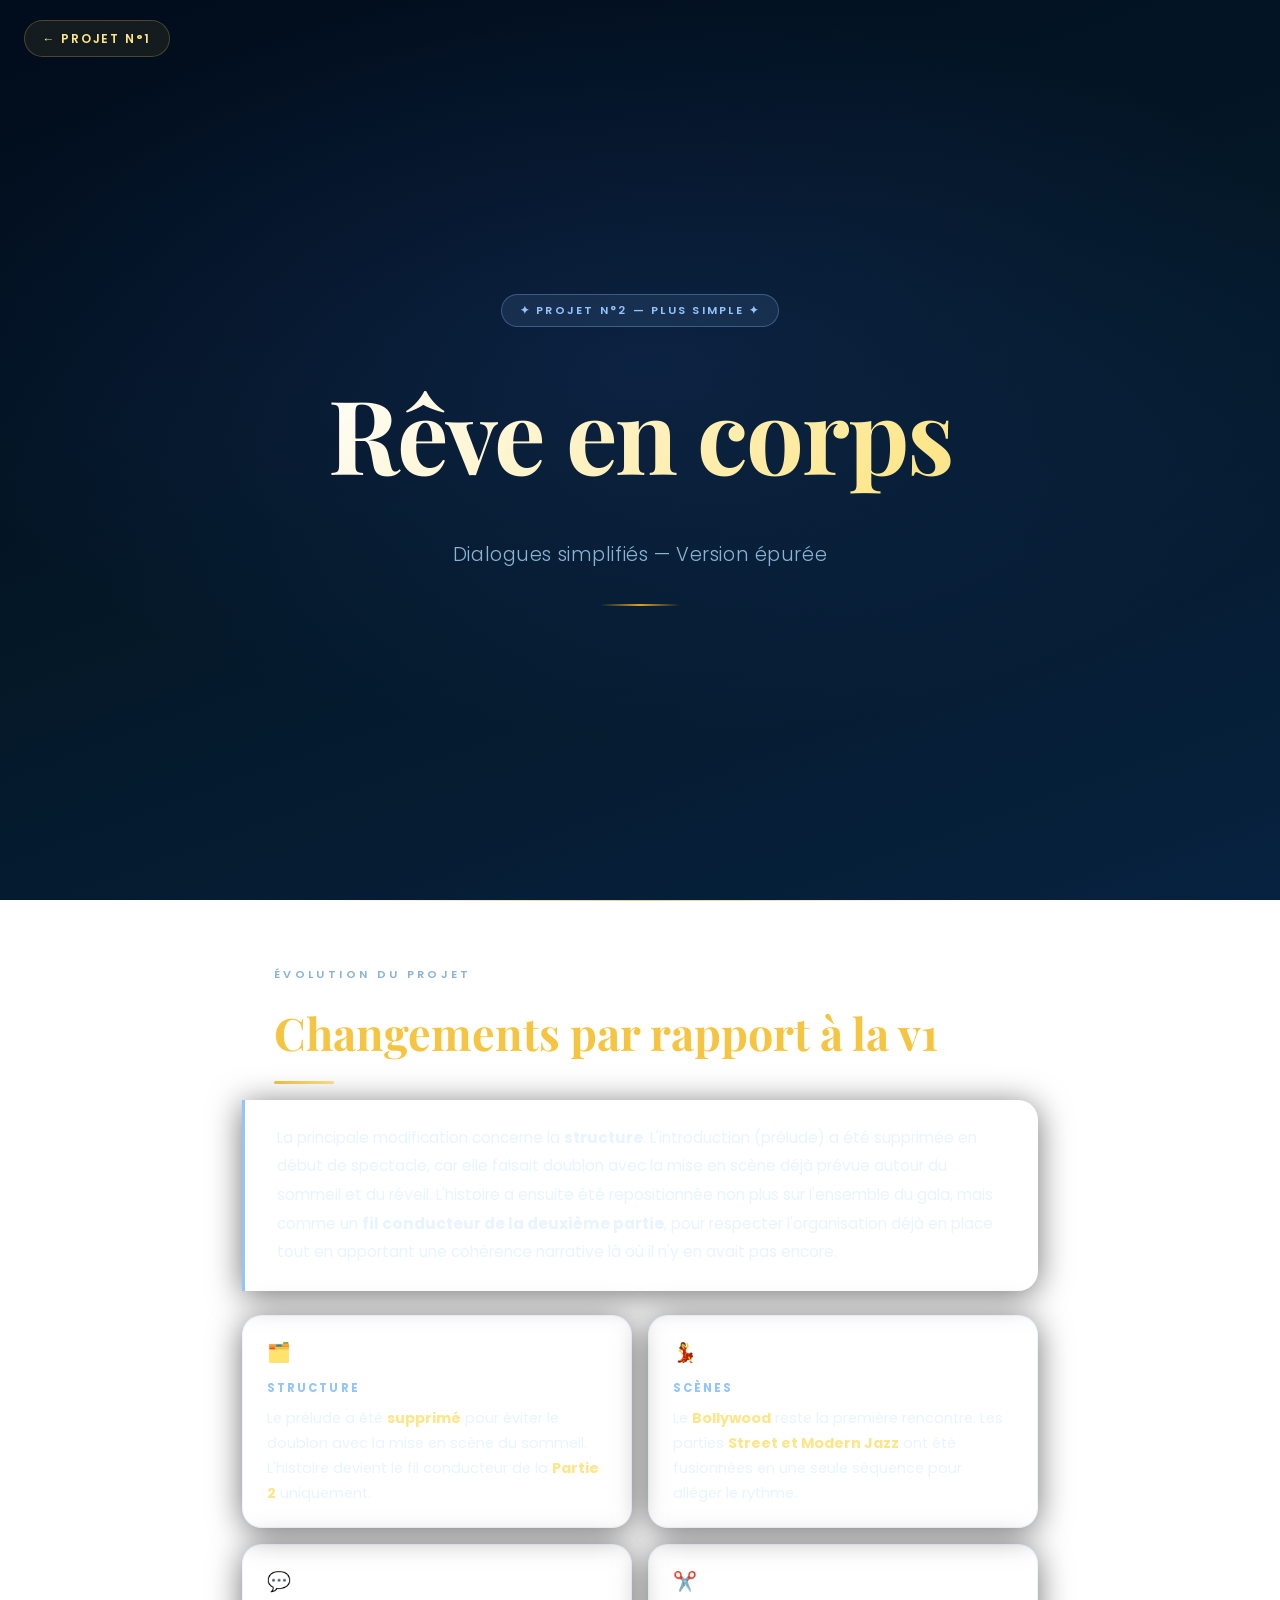
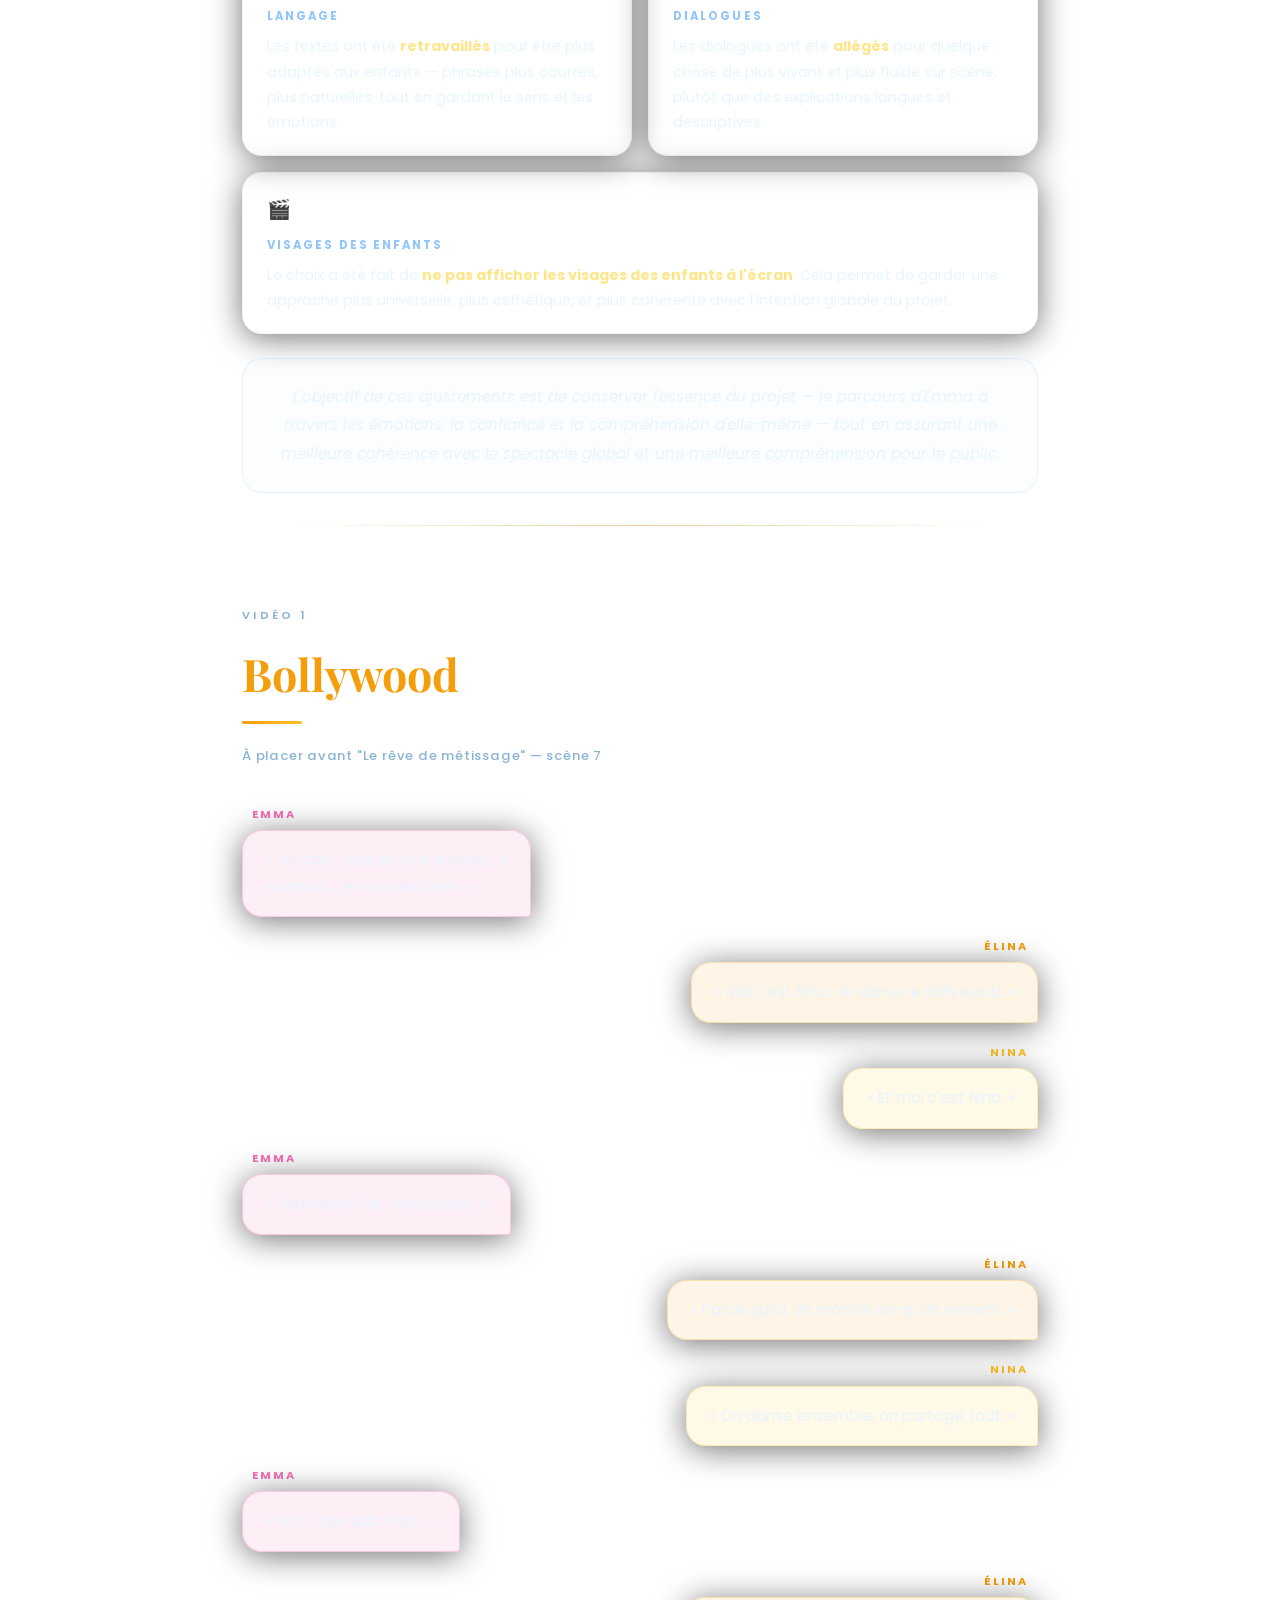
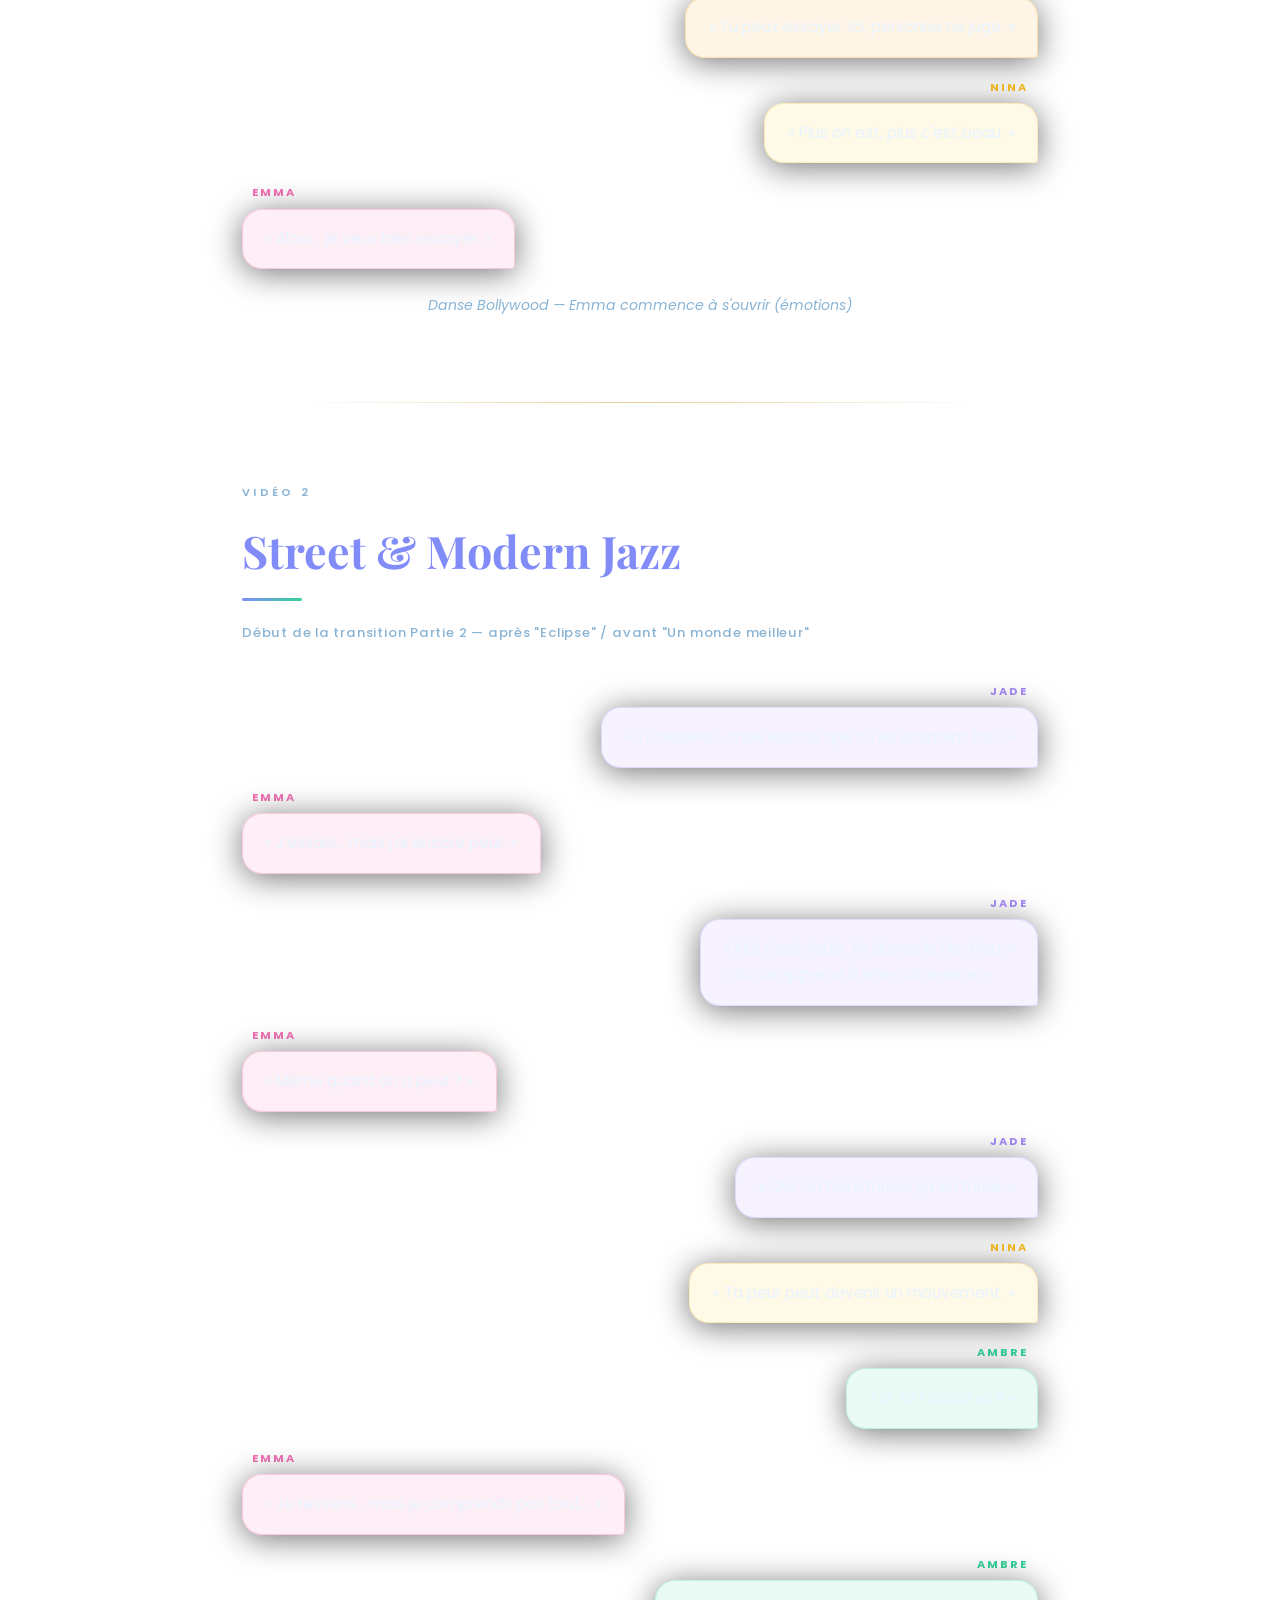
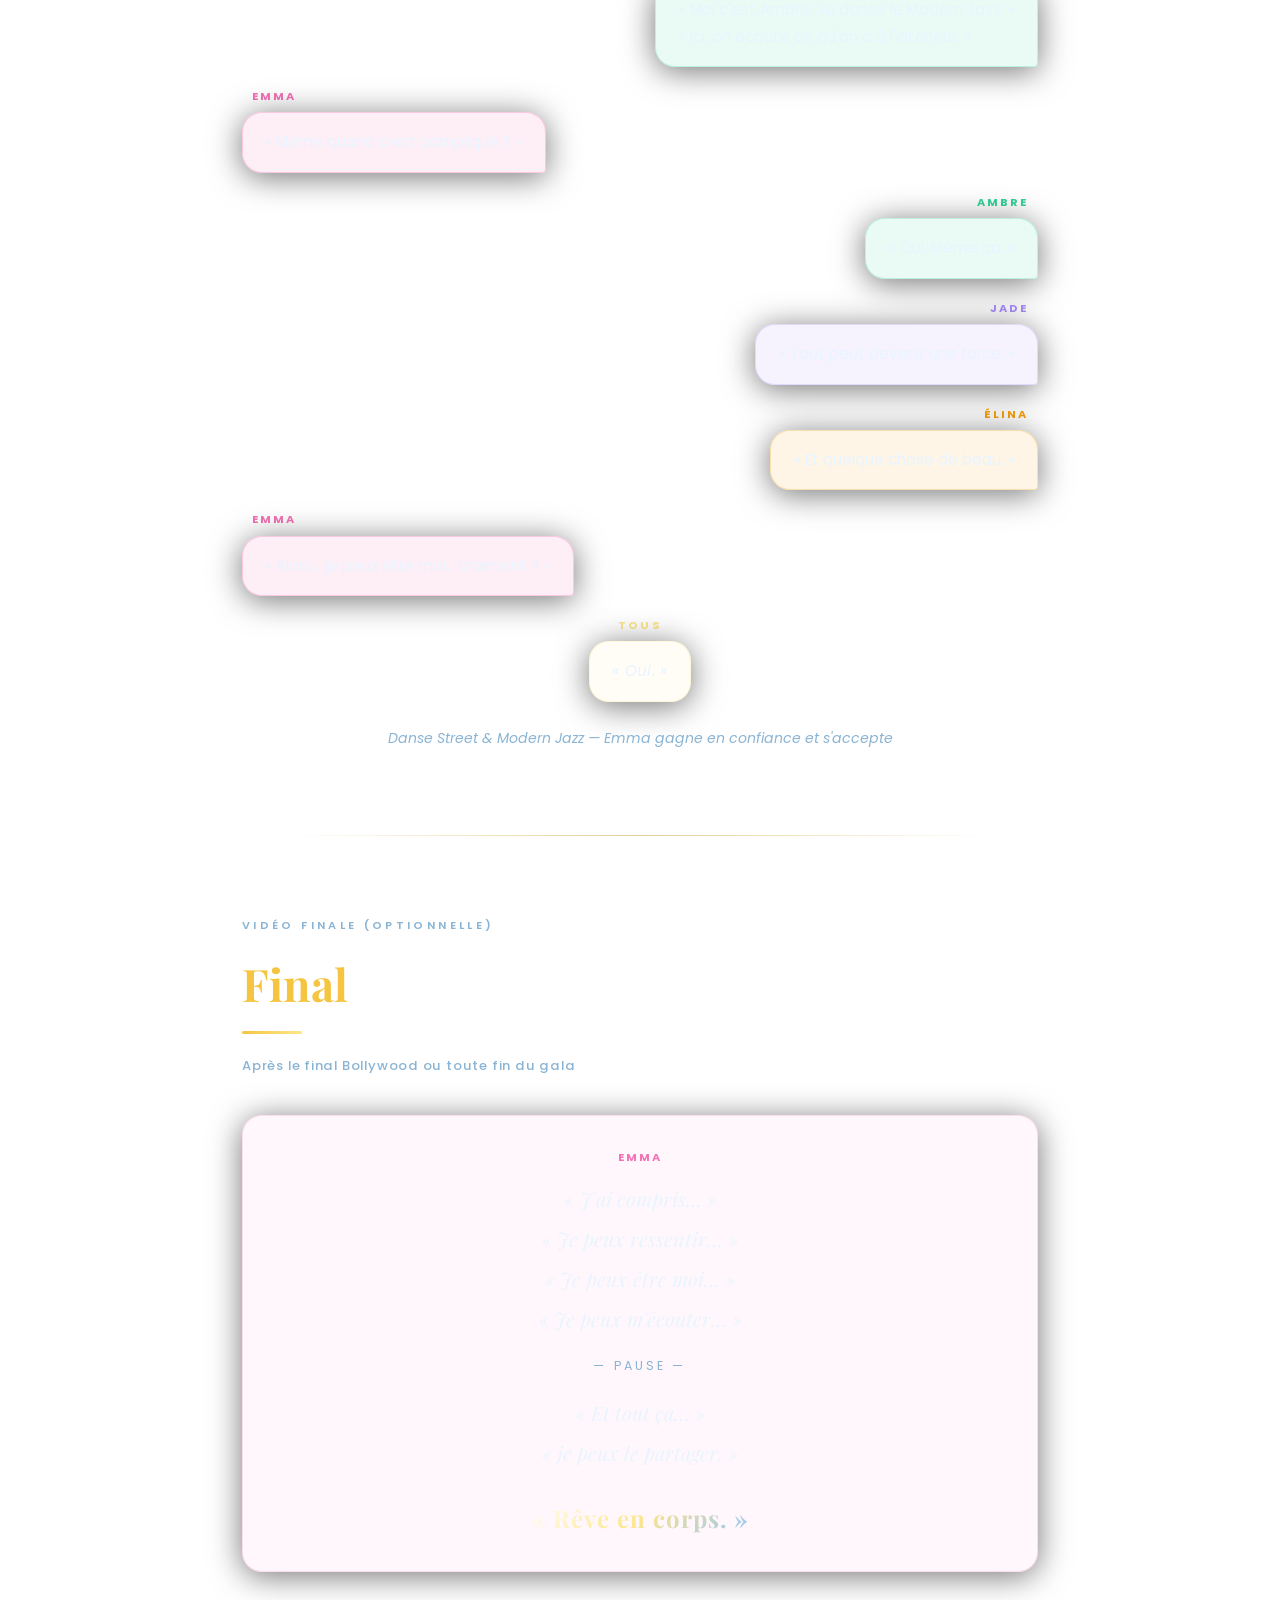
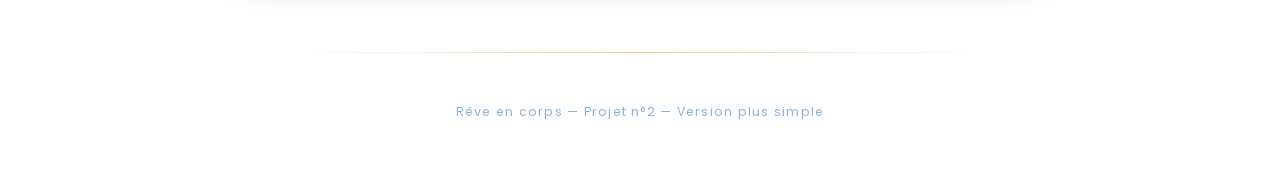
==== commit f6abae21: "Ajout section 'Changements v2' dans la hero section de dialogues2.html" ====
--- a/dialogues2.html
+++ b/dialogues2.html
@@ -112,6 +112,87 @@
       border-radius: 100px;
       margin-bottom: 1rem;
     }
+
+    /* Changements v2 */
+    .changes-block {
+      max-width: var(--max-width);
+      margin: 0 auto;
+      padding: 4rem 2rem 2rem;
+    }
+
+    .changes-intro {
+      background: rgba(255,255,255,0.03);
+      border-left: 3px solid #93c5fd;
+      border-radius: 0 var(--radius-card) var(--radius-card) 0;
+      padding: 1.5rem 2rem;
+      margin-bottom: 1.5rem;
+      font-size: 0.97rem;
+      color: var(--color-text);
+      line-height: 1.85;
+      box-shadow: var(--shadow-soft);
+    }
+
+    .changes-grid {
+      display: grid;
+      grid-template-columns: 1fr 1fr;
+      gap: 1rem;
+      margin-bottom: 1.5rem;
+    }
+
+    @media (max-width: 640px) {
+      .changes-grid { grid-template-columns: 1fr; }
+    }
+
+    .change-card {
+      background: rgba(255,255,255,0.03);
+      border: 1px solid rgba(147,197,253,0.15);
+      border-radius: var(--radius-card);
+      padding: 1.25rem 1.5rem;
+      box-shadow: var(--shadow-soft);
+      transition: transform 0.3s ease, box-shadow 0.3s ease;
+    }
+
+    .change-card:hover {
+      transform: translateY(-3px);
+      box-shadow: 0 0 20px rgba(147,197,253,0.15), var(--shadow-soft);
+    }
+
+    .change-card-icon {
+      font-size: 1.2rem;
+      margin-bottom: 0.5rem;
+    }
+
+    .change-card-title {
+      font-family: 'Poppins', sans-serif;
+      font-size: 0.72rem;
+      font-weight: 700;
+      letter-spacing: 0.18em;
+      text-transform: uppercase;
+      color: #93c5fd;
+      margin-bottom: 0.5rem;
+    }
+
+    .change-card-text {
+      font-size: 0.9rem;
+      color: var(--color-text);
+      line-height: 1.75;
+    }
+
+    .change-card-text strong {
+      color: var(--color-soft-gold);
+    }
+
+    .changes-conclusion {
+      background: rgba(147,197,253,0.04);
+      border: 1px solid rgba(147,197,253,0.2);
+      border-radius: var(--radius-card);
+      padding: 1.5rem 2rem;
+      font-size: 0.95rem;
+      color: var(--color-text);
+      line-height: 1.85;
+      text-align: center;
+      font-style: italic;
+    }
   </style>
 </head>
 <body>
@@ -132,6 +213,61 @@
       <hr class="header-divider" />
     </div>
   </header>
+
+  <span class="section-separator"></span>
+
+  <!-- ==============================
+       CHANGEMENTS PAR RAPPORT À LA V1
+       ============================== -->
+  <div class="changes-block">
+    <section class="section concept-section" style="padding-top:0;padding-bottom:0;">
+      <span class="section-label">Évolution du projet</span>
+      <h2 class="section-title">Changements par rapport à la v1</h2>
+      <span class="section-underline"></span>
+    </section>
+
+    <div class="changes-intro fade-in">
+      La principale modification concerne la <strong>structure</strong>. L'introduction (prélude) a été supprimée en début de spectacle, car elle faisait doublon avec la mise en scène déjà prévue autour du sommeil et du réveil. L'histoire a ensuite été repositionnée non plus sur l'ensemble du gala, mais comme un <strong>fil conducteur de la deuxième partie</strong>, pour respecter l'organisation déjà en place tout en apportant une cohérence narrative là où il n'y en avait pas encore.
+    </div>
+
+    <div class="changes-grid">
+
+      <div class="change-card fade-in">
+        <div class="change-card-icon">🗂️</div>
+        <p class="change-card-title">Structure</p>
+        <p class="change-card-text">Le prélude a été <strong>supprimé</strong> pour éviter le doublon avec la mise en scène du sommeil. L'histoire devient le fil conducteur de la <strong>Partie 2</strong> uniquement.</p>
+      </div>
+
+      <div class="change-card fade-in">
+        <div class="change-card-icon">💃</div>
+        <p class="change-card-title">Scènes</p>
+        <p class="change-card-text">Le <strong>Bollywood</strong> reste la première rencontre. Les parties <strong>Street et Modern Jazz</strong> ont été fusionnées en une seule séquence pour alléger le rythme.</p>
+      </div>
+
+      <div class="change-card fade-in">
+        <div class="change-card-icon">💬</div>
+        <p class="change-card-title">Langage</p>
+        <p class="change-card-text">Les textes ont été <strong>retravaillés</strong> pour être plus adaptés aux enfants — phrases plus courtes, plus naturelles, tout en gardant le sens et les émotions.</p>
+      </div>
+
+      <div class="change-card fade-in">
+        <div class="change-card-icon">✂️</div>
+        <p class="change-card-title">Dialogues</p>
+        <p class="change-card-text">Les dialogues ont été <strong>allégés</strong> pour quelque chose de plus vivant et plus fluide sur scène, plutôt que des explications longues et descriptives.</p>
+      </div>
+
+      <div class="change-card fade-in" style="grid-column: 1 / -1;">
+        <div class="change-card-icon">🎬</div>
+        <p class="change-card-title">Visages des enfants</p>
+        <p class="change-card-text">Le choix a été fait de <strong>ne pas afficher les visages des enfants à l'écran</strong>. Cela permet de garder une approche plus universelle, plus esthétique, et plus cohérente avec l'intention globale du projet.</p>
+      </div>
+
+    </div>
+
+    <div class="changes-conclusion fade-in">
+      L'objectif de ces ajustements est de conserver l'essence du projet — le parcours d'Emma à travers les émotions, la confiance et la compréhension d'elle-même — tout en assurant une meilleure cohérence avec le spectacle global et une meilleure compréhension pour le public.
+    </div>
+  </div>
 
   <span class="section-separator"></span>
 
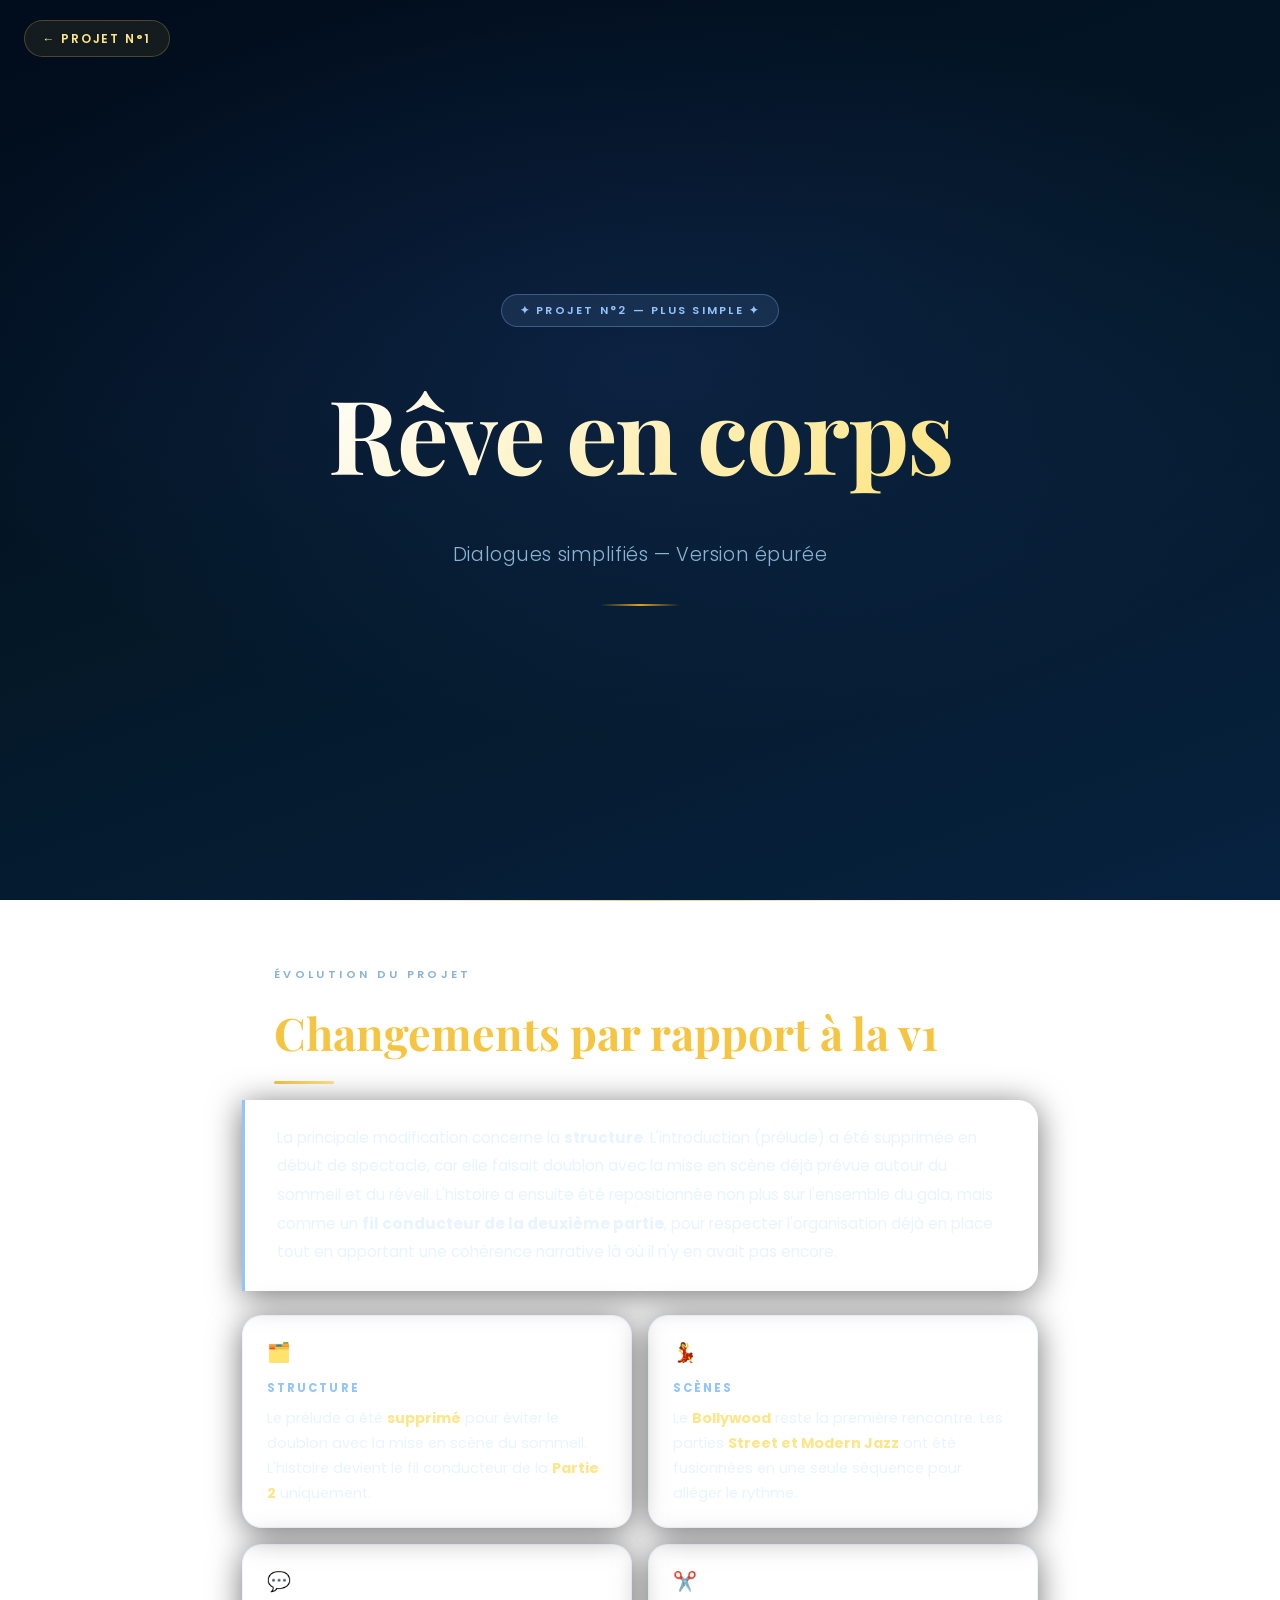
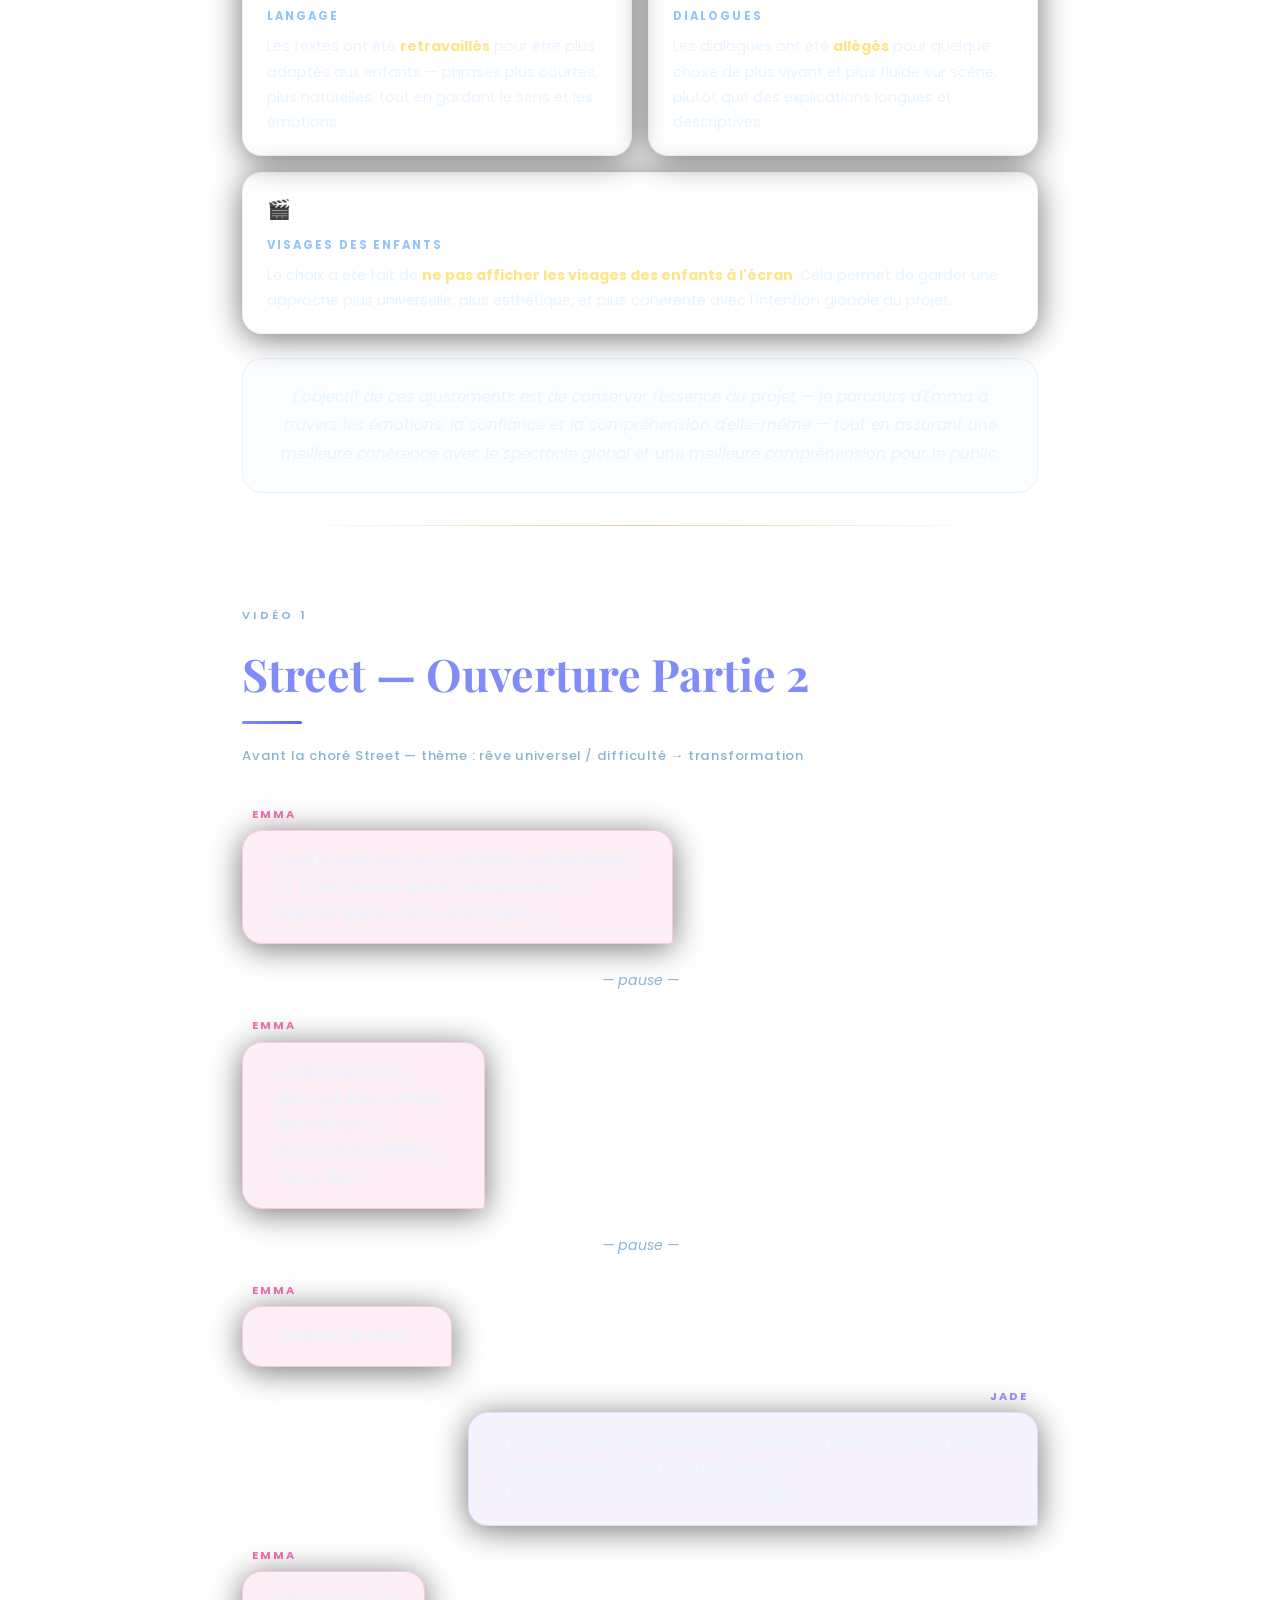
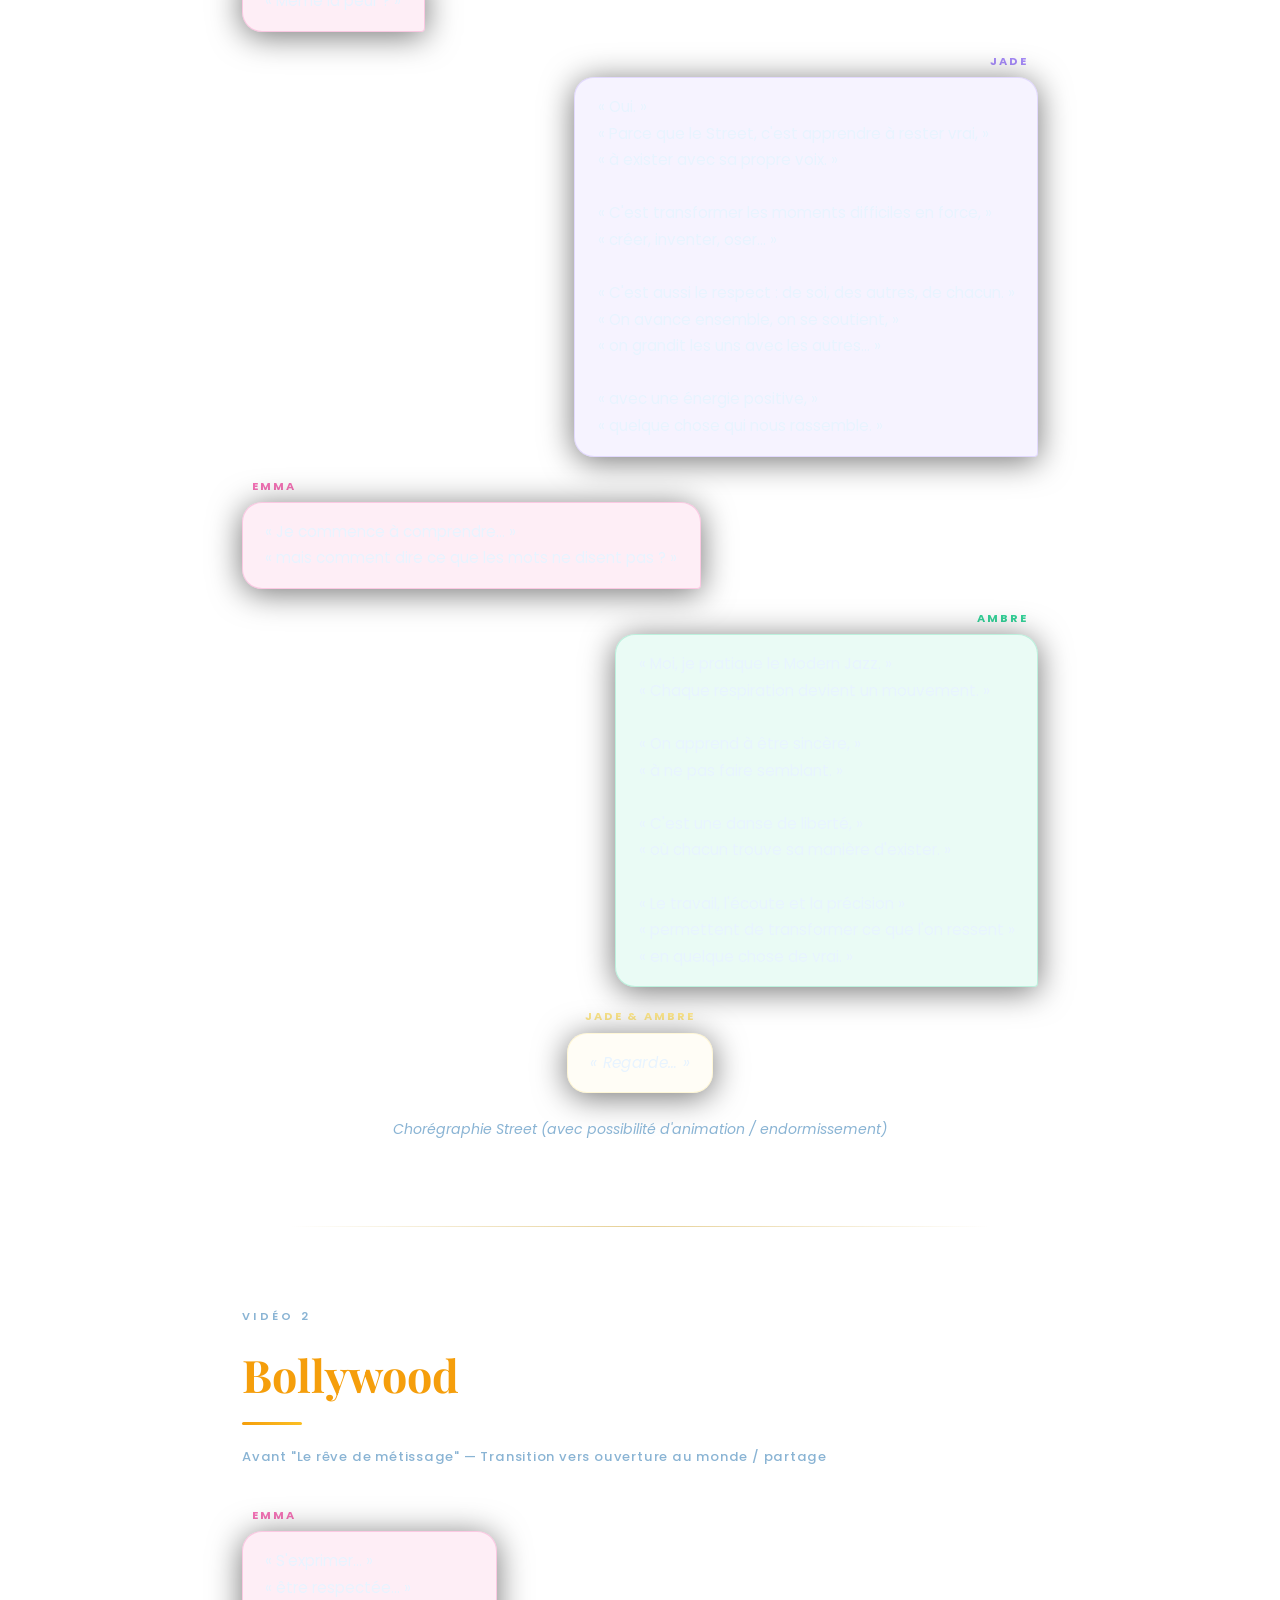
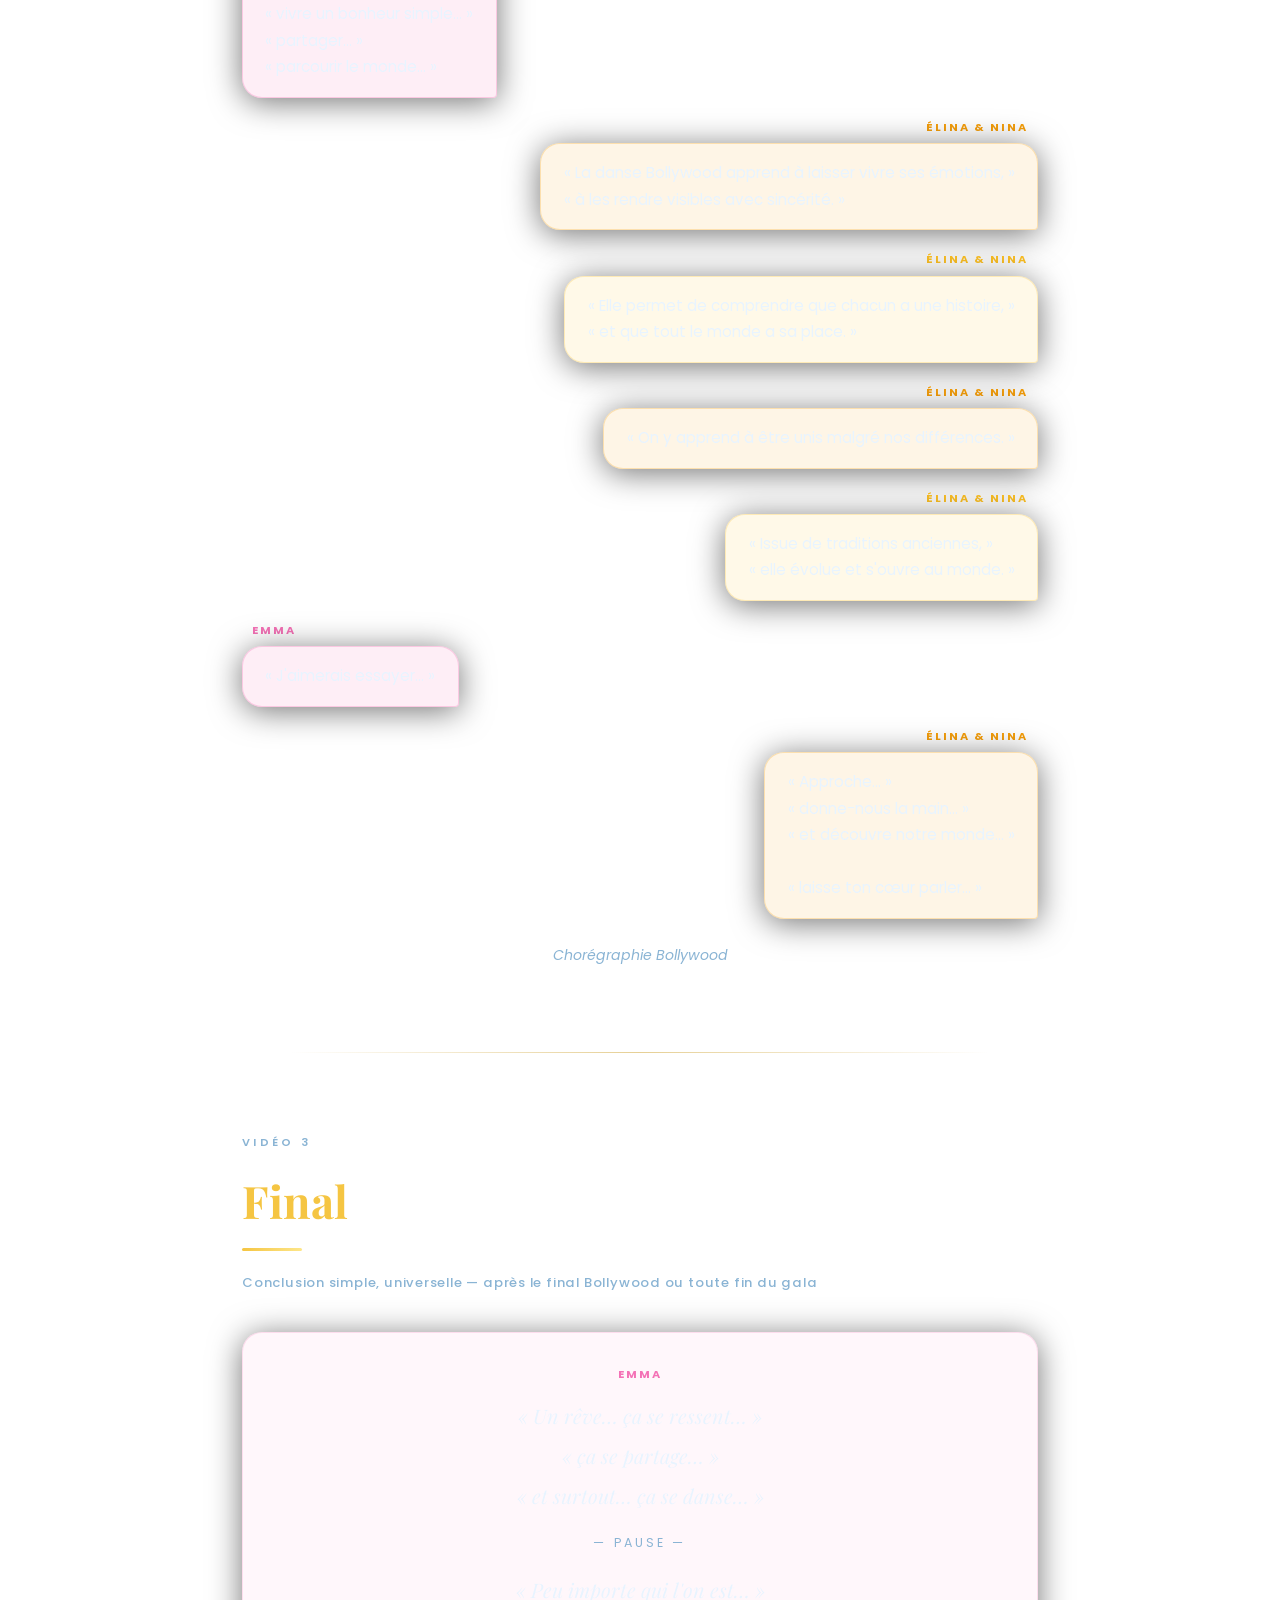
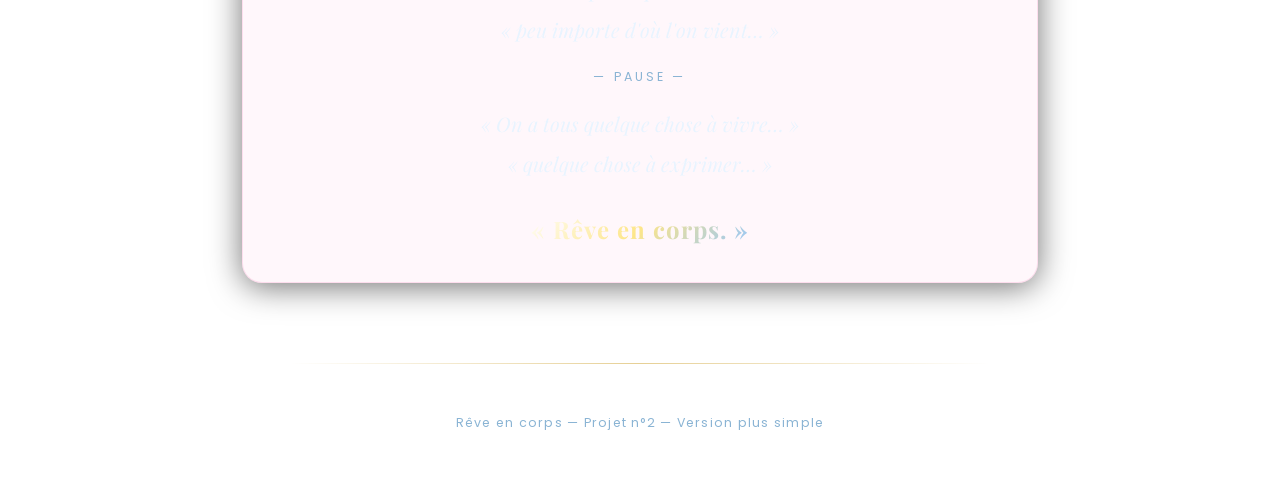
==== commit 6a57e362: "rewrite dialogues2.html: new Vidéo 1 Street, Vidéo 2 Bollywood, Vidéo 3 Final Agent-Logs-Url: https:" ====
--- a/dialogues2.html
+++ b/dialogues2.html
@@ -272,90 +272,197 @@
   <span class="section-separator"></span>
 
   <!-- ==============================
-       VIDÉO 1 — BOLLYWOOD
+       VIDÉO 1 — STREET (OUVERTURE PARTIE 2)
+       ============================== -->
+  <section class="section street-section">
+    <span class="section-label">Vidéo 1</span>
+    <h2 class="section-title">Street — Ouverture Partie 2</h2>
+    <span class="section-underline"></span>
+    <p class="scene-participants">Avant la choré Street — thème : rêve universel / difficulté → transformation</p>
+
+    <div class="dialogues">
+
+      <div class="dialogue emma left">
+        <span class="dialogue-speaker">Emma</span>
+        <div class="dialogue-bubble">
+          « Dans la vraie vie, tout n'est pas toujours simple… »<br />
+          « Il y a des choses que je n'ose pas dire… »<br />
+          « des pas que je n'arrive pas à faire… »
+        </div>
+      </div>
+
+      <div class="dialogue stage">
+        <div class="dialogue-bubble stage-direction">— pause —</div>
+      </div>
+
+      <div class="dialogue emma left">
+        <span class="dialogue-speaker">Emma</span>
+        <div class="dialogue-bubble">
+          « Je rêve de voler… »<br />
+          « de courir sans tomber… »<br />
+          « de partager… »<br />
+          « d'un monde meilleur… »<br />
+          « d'être libre… »
+        </div>
+      </div>
+
+      <div class="dialogue stage">
+        <div class="dialogue-bubble stage-direction">— pause —</div>
+      </div>
+
+      <div class="dialogue emma left">
+        <span class="dialogue-speaker">Emma</span>
+        <div class="dialogue-bubble">
+          « Je rêve… de rêver… »
+        </div>
+      </div>
+
+      <div class="dialogue jade right">
+        <span class="dialogue-speaker">Jade</span>
+        <div class="dialogue-bubble">
+          « Le Street, c'est une danse où on apprend à être soi, à dire la vérité. »<br />
+          « On transforme ce qu'on vit en force. »<br />
+          « Les difficultés deviennent de l'énergie. »
+        </div>
+      </div>
+
+      <div class="dialogue emma left">
+        <span class="dialogue-speaker">Emma</span>
+        <div class="dialogue-bubble">
+          « Même la peur ? »
+        </div>
+      </div>
+
+      <div class="dialogue jade right">
+        <span class="dialogue-speaker">Jade</span>
+        <div class="dialogue-bubble">
+          « Oui. »<br />
+          « Parce que le Street, c'est apprendre à rester vrai, »<br />
+          « à exister avec sa propre voix. »<br /><br />
+          « C'est transformer les moments difficiles en force, »<br />
+          « créer, inventer, oser… »<br /><br />
+          « C'est aussi le respect : de soi, des autres, de chacun. »<br />
+          « On avance ensemble, on se soutient, »<br />
+          « on grandit les uns avec les autres… »<br /><br />
+          « avec une énergie positive, »<br />
+          « quelque chose qui nous rassemble. »
+        </div>
+      </div>
+
+      <div class="dialogue emma left">
+        <span class="dialogue-speaker">Emma</span>
+        <div class="dialogue-bubble">
+          « Je commence à comprendre… »<br />
+          « mais comment dire ce que les mots ne disent pas ? »
+        </div>
+      </div>
+
+      <div class="dialogue ambre right">
+        <span class="dialogue-speaker">Ambre</span>
+        <div class="dialogue-bubble">
+          « Moi, je pratique le Modern Jazz. »<br />
+          « Chaque respiration devient un mouvement. »<br /><br />
+          « On apprend à être sincère, »<br />
+          « à ne pas faire semblant. »<br /><br />
+          « C'est une danse de liberté, »<br />
+          « où chacun trouve sa manière d'exister. »<br /><br />
+          « Le travail, l'écoute et la précision »<br />
+          « permettent de transformer ce que l'on ressent »<br />
+          « en quelque chose de vrai. »
+        </div>
+      </div>
+
+      <div class="dialogue tous">
+        <span class="dialogue-speaker">Jade &amp; Ambre</span>
+        <div class="dialogue-bubble">
+          « Regarde… »
+        </div>
+      </div>
+
+      <div class="dialogue stage">
+        <div class="dialogue-bubble stage-direction">
+          Chorégraphie Street (avec possibilité d'animation / endormissement)
+        </div>
+      </div>
+
+    </div>
+  </section>
+
+  <span class="section-separator"></span>
+
+  <!-- ==============================
+       VIDÉO 2 — BOLLYWOOD (AVANT "LE RÊVE DE MÉTISSAGE")
        ============================== -->
   <section class="section bollywood-section">
-    <span class="section-label">Vidéo 1</span>
+    <span class="section-label">Vidéo 2</span>
     <h2 class="section-title">Bollywood</h2>
     <span class="section-underline"></span>
-    <p class="scene-participants">À placer avant "Le rêve de métissage" — scène 7</p>
+    <p class="scene-participants">Avant "Le rêve de métissage" — Transition vers ouverture au monde / partage</p>
 
     <div class="dialogues">
 
       <div class="dialogue emma left">
         <span class="dialogue-speaker">Emma</span>
         <div class="dialogue-bubble">
-          « Je crois… que je rêve encore… »<br />
-          « Mais ici… je me sens bien. »
+          « S'exprimer… »<br />
+          « être respectée… »<br />
+          « vivre un bonheur simple… »<br />
+          « partager… »<br />
+          « parcourir le monde… »
         </div>
       </div>
 
       <div class="dialogue elina right">
-        <span class="dialogue-speaker">Élina</span>
-        <div class="dialogue-bubble">
-          « Moi c'est Élina. Je danse le Bollywood. »
+        <span class="dialogue-speaker">Élina &amp; Nina</span>
+        <div class="dialogue-bubble">
+          « La danse Bollywood apprend à laisser vivre ses émotions, »<br />
+          « à les rendre visibles avec sincérité. »
         </div>
       </div>
 
       <div class="dialogue nina right">
-        <span class="dialogue-speaker">Nina</span>
-        <div class="dialogue-bubble">
-          « Et moi c'est Nina. »
-        </div>
-      </div>
-
-      <div class="dialogue emma left">
-        <span class="dialogue-speaker">Emma</span>
-        <div class="dialogue-bubble">
-          « Vous avez l'air… heureuses. »
+        <span class="dialogue-speaker">Élina &amp; Nina</span>
+        <div class="dialogue-bubble">
+          « Elle permet de comprendre que chacun a une histoire, »<br />
+          « et que tout le monde a sa place. »
         </div>
       </div>
 
       <div class="dialogue elina right">
-        <span class="dialogue-speaker">Élina</span>
-        <div class="dialogue-bubble">
-          « Parce qu'ici, on montre ce qu'on ressent. »
+        <span class="dialogue-speaker">Élina &amp; Nina</span>
+        <div class="dialogue-bubble">
+          « On y apprend à être unis malgré nos différences. »
         </div>
       </div>
 
       <div class="dialogue nina right">
-        <span class="dialogue-speaker">Nina</span>
-        <div class="dialogue-bubble">
-          « On danse ensemble, on partage tout. »
-        </div>
-      </div>
-
-      <div class="dialogue emma left">
-        <span class="dialogue-speaker">Emma</span>
-        <div class="dialogue-bubble">
-          « Moi… j'ose pas trop… »
+        <span class="dialogue-speaker">Élina &amp; Nina</span>
+        <div class="dialogue-bubble">
+          « Issue de traditions anciennes, »<br />
+          « elle évolue et s'ouvre au monde. »
+        </div>
+      </div>
+
+      <div class="dialogue emma left">
+        <span class="dialogue-speaker">Emma</span>
+        <div class="dialogue-bubble">
+          « J'aimerais essayer… »
         </div>
       </div>
 
       <div class="dialogue elina right">
-        <span class="dialogue-speaker">Élina</span>
-        <div class="dialogue-bubble">
-          « Tu peux essayer. Ici, personne ne juge. »
-        </div>
-      </div>
-
-      <div class="dialogue nina right">
-        <span class="dialogue-speaker">Nina</span>
-        <div class="dialogue-bubble">
-          « Plus on est, plus c'est beau. »
-        </div>
-      </div>
-
-      <div class="dialogue emma left">
-        <span class="dialogue-speaker">Emma</span>
-        <div class="dialogue-bubble">
-          « Alors… je veux bien essayer. »
+        <span class="dialogue-speaker">Élina &amp; Nina</span>
+        <div class="dialogue-bubble">
+          « Approche… »<br />
+          « donne-nous la main… »<br />
+          « et découvre notre monde… »<br /><br />
+          « laisse ton cœur parler… »
         </div>
       </div>
 
       <div class="dialogue stage">
         <div class="dialogue-bubble stage-direction">
-          Danse Bollywood — Emma commence à s'ouvrir (émotions)
+          Chorégraphie Bollywood
         </div>
       </div>
 
@@ -365,155 +472,30 @@
   <span class="section-separator"></span>
 
   <!-- ==============================
-       VIDÉO 2 — STREET & MODERN JAZZ (fusionnés)
-       ============================== -->
-  <section class="section street-section" style="--jazz-accent:#34d399;">
-    <span class="section-label">Vidéo 2</span>
-    <h2 class="section-title">Street &amp; Modern Jazz</h2>
-    <span class="section-underline" style="background:linear-gradient(90deg,#818cf8,#34d399);"></span>
-    <p class="scene-participants">Début de la transition Partie 2 — après "Eclipse" / avant "Un monde meilleur"</p>
-
-    <div class="dialogues">
-
-      <div class="dialogue jade right">
-        <span class="dialogue-speaker">Jade</span>
-        <div class="dialogue-bubble">
-          « Tu ressens… mais est-ce que tu es vraiment toi ? »
-        </div>
-      </div>
-
-      <div class="dialogue emma left">
-        <span class="dialogue-speaker">Emma</span>
-        <div class="dialogue-bubble">
-          « J'essaie… mais j'ai encore peur. »
-        </div>
-      </div>
-
-      <div class="dialogue jade right">
-        <span class="dialogue-speaker">Jade</span>
-        <div class="dialogue-bubble">
-          « Moi c'est Jade. Je danse le Hip-Hop. »<br />
-          « Ici, on apprend à être soi-même. »
-        </div>
-      </div>
-
-      <div class="dialogue emma left">
-        <span class="dialogue-speaker">Emma</span>
-        <div class="dialogue-bubble">
-          « Même quand on a peur ? »
-        </div>
-      </div>
-
-      <div class="dialogue jade right">
-        <span class="dialogue-speaker">Jade</span>
-        <div class="dialogue-bubble">
-          « Oui. On transforme ça en force. »
-        </div>
-      </div>
-
-      <div class="dialogue nina right">
-        <span class="dialogue-speaker">Nina</span>
-        <div class="dialogue-bubble">
-          « Ta peur peut devenir un mouvement. »
-        </div>
-      </div>
-
-      <div class="dialogue ambre right">
-        <span class="dialogue-speaker">Ambre</span>
-        <div class="dialogue-bubble">
-          « Et tu t'écoutes ? »
-        </div>
-      </div>
-
-      <div class="dialogue emma left">
-        <span class="dialogue-speaker">Emma</span>
-        <div class="dialogue-bubble">
-          « Je ressens… mais je comprends pas tout… »
-        </div>
-      </div>
-
-      <div class="dialogue ambre right">
-        <span class="dialogue-speaker">Ambre</span>
-        <div class="dialogue-bubble">
-          « Moi c'est Ambre. Je danse le Modern Jazz. »<br />
-          « Ici, on écoute ce qu'on a à l'intérieur. »
-        </div>
-      </div>
-
-      <div class="dialogue emma left">
-        <span class="dialogue-speaker">Emma</span>
-        <div class="dialogue-bubble">
-          « Même quand c'est compliqué ? »
-        </div>
-      </div>
-
-      <div class="dialogue ambre right">
-        <span class="dialogue-speaker">Ambre</span>
-        <div class="dialogue-bubble">
-          « Oui. Même ça. »
-        </div>
-      </div>
-
-      <div class="dialogue jade right">
-        <span class="dialogue-speaker">Jade</span>
-        <div class="dialogue-bubble">
-          « Tout peut devenir une force. »
-        </div>
-      </div>
-
-      <div class="dialogue elina right">
-        <span class="dialogue-speaker">Élina</span>
-        <div class="dialogue-bubble">
-          « Et quelque chose de beau. »
-        </div>
-      </div>
-
-      <div class="dialogue emma left">
-        <span class="dialogue-speaker">Emma</span>
-        <div class="dialogue-bubble">
-          « Alors… je peux être moi… vraiment ? »
-        </div>
-      </div>
-
-      <div class="dialogue tous">
-        <span class="dialogue-speaker">Tous</span>
-        <div class="dialogue-bubble">
-          « Oui. »
-        </div>
-      </div>
-
-      <div class="dialogue stage">
-        <div class="dialogue-bubble stage-direction">
-          Danse Street &amp; Modern Jazz — Emma gagne en confiance et s'accepte
-        </div>
-      </div>
-
-    </div>
-  </section>
-
-  <span class="section-separator"></span>
-
-  <!-- ==============================
-       VIDÉO FINAL
+       VIDÉO 3 — FINAL
        ============================== -->
   <section class="section concept-section">
-    <span class="section-label">Vidéo Finale (optionnelle)</span>
+    <span class="section-label">Vidéo 3</span>
     <h2 class="section-title">Final</h2>
     <span class="section-underline"></span>
-    <p class="scene-participants">Après le final Bollywood ou toute fin du gala</p>
+    <p class="scene-participants">Conclusion simple, universelle — après le final Bollywood ou toute fin du gala</p>
 
     <div class="final-monologue fade-in">
       <div class="final-speaker">Emma</div>
       <p>
-        « J'ai compris… »<br />
-        « Je peux ressentir… »<br />
-        « Je peux être moi… »<br />
-        « Je peux m'écouter… »
+        « Un rêve… ça se ressent… »<br />
+        « ça se partage… »<br />
+        « et surtout… ça se danse… »
       </p>
       <span class="final-pause">— pause —</span>
       <p>
-        « Et tout ça… »<br />
-        « je peux le partager. »
+        « Peu importe qui l'on est… »<br />
+        « peu importe d'où l'on vient… »
+      </p>
+      <span class="final-pause">— pause —</span>
+      <p>
+        « On a tous quelque chose à vivre… »<br />
+        « quelque chose à exprimer… »
       </p>
       <span class="final-tagline">« Rêve en corps. »</span>
     </div>
